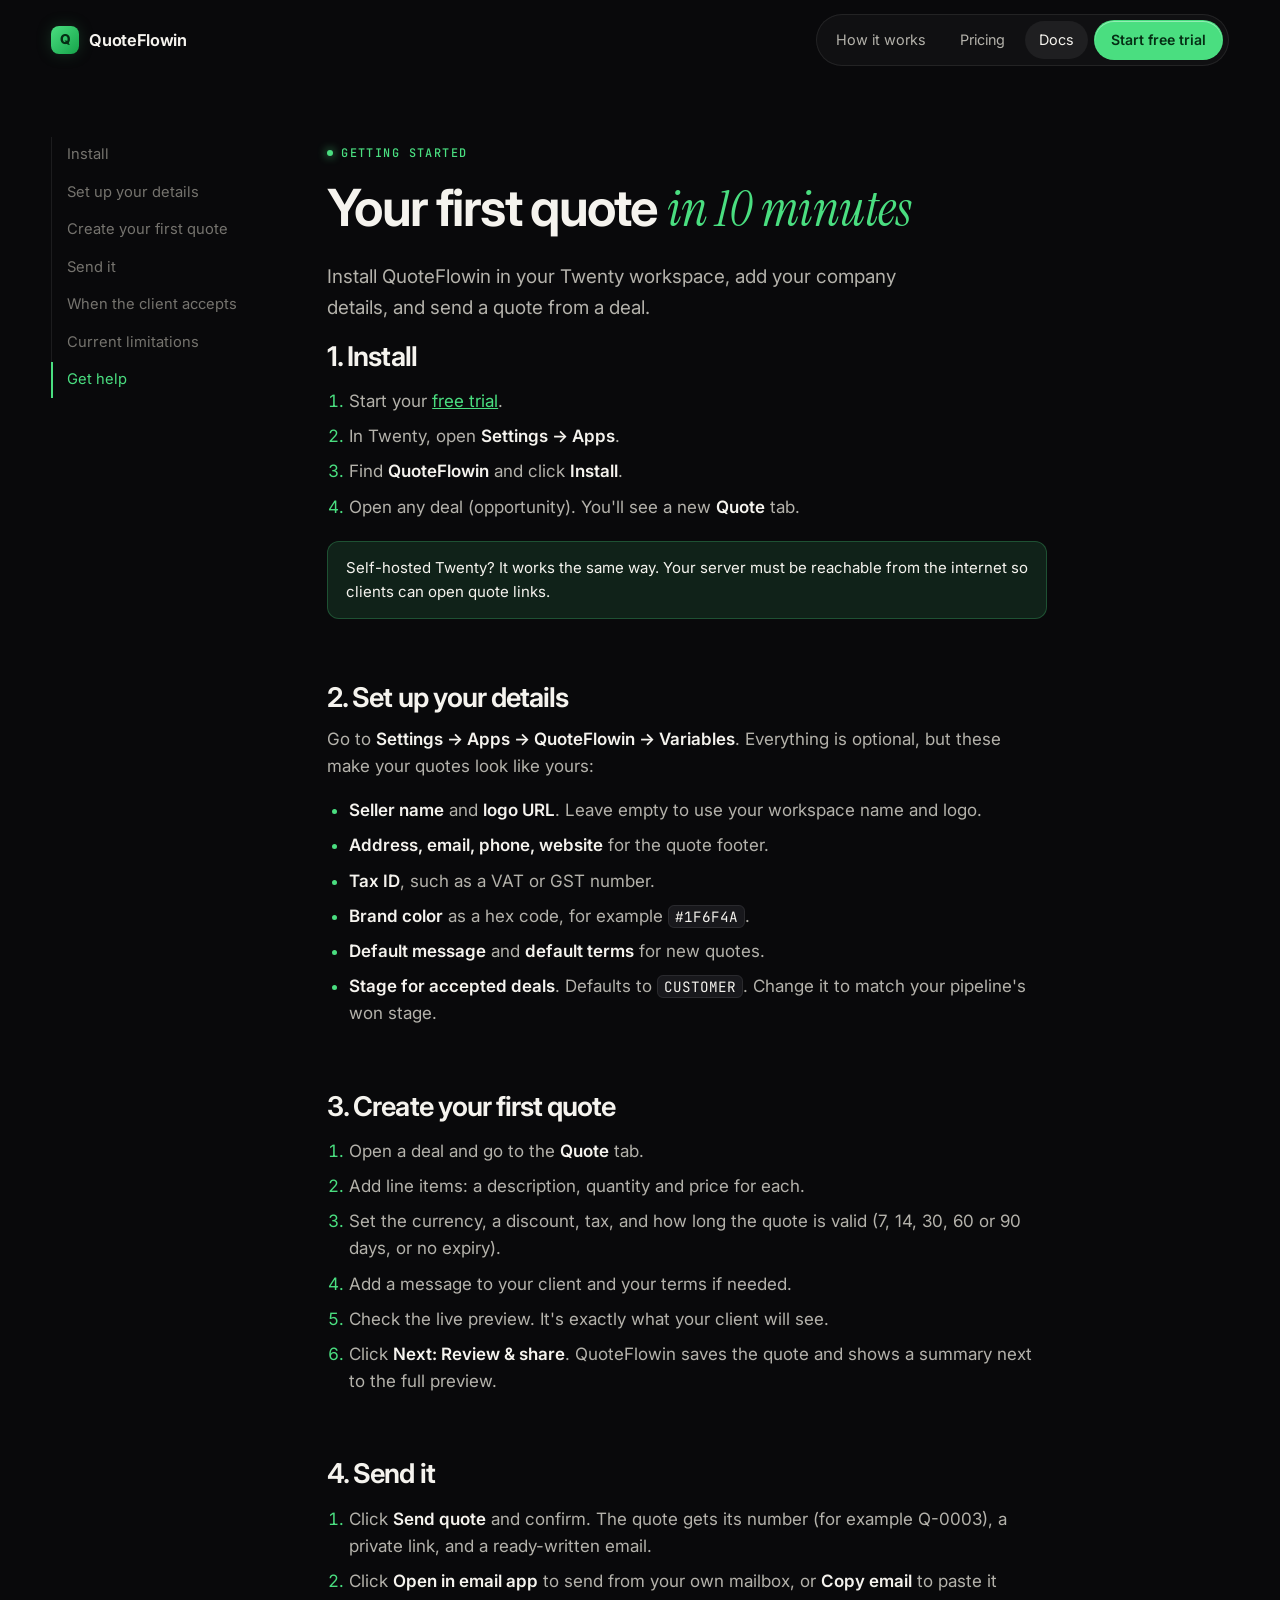
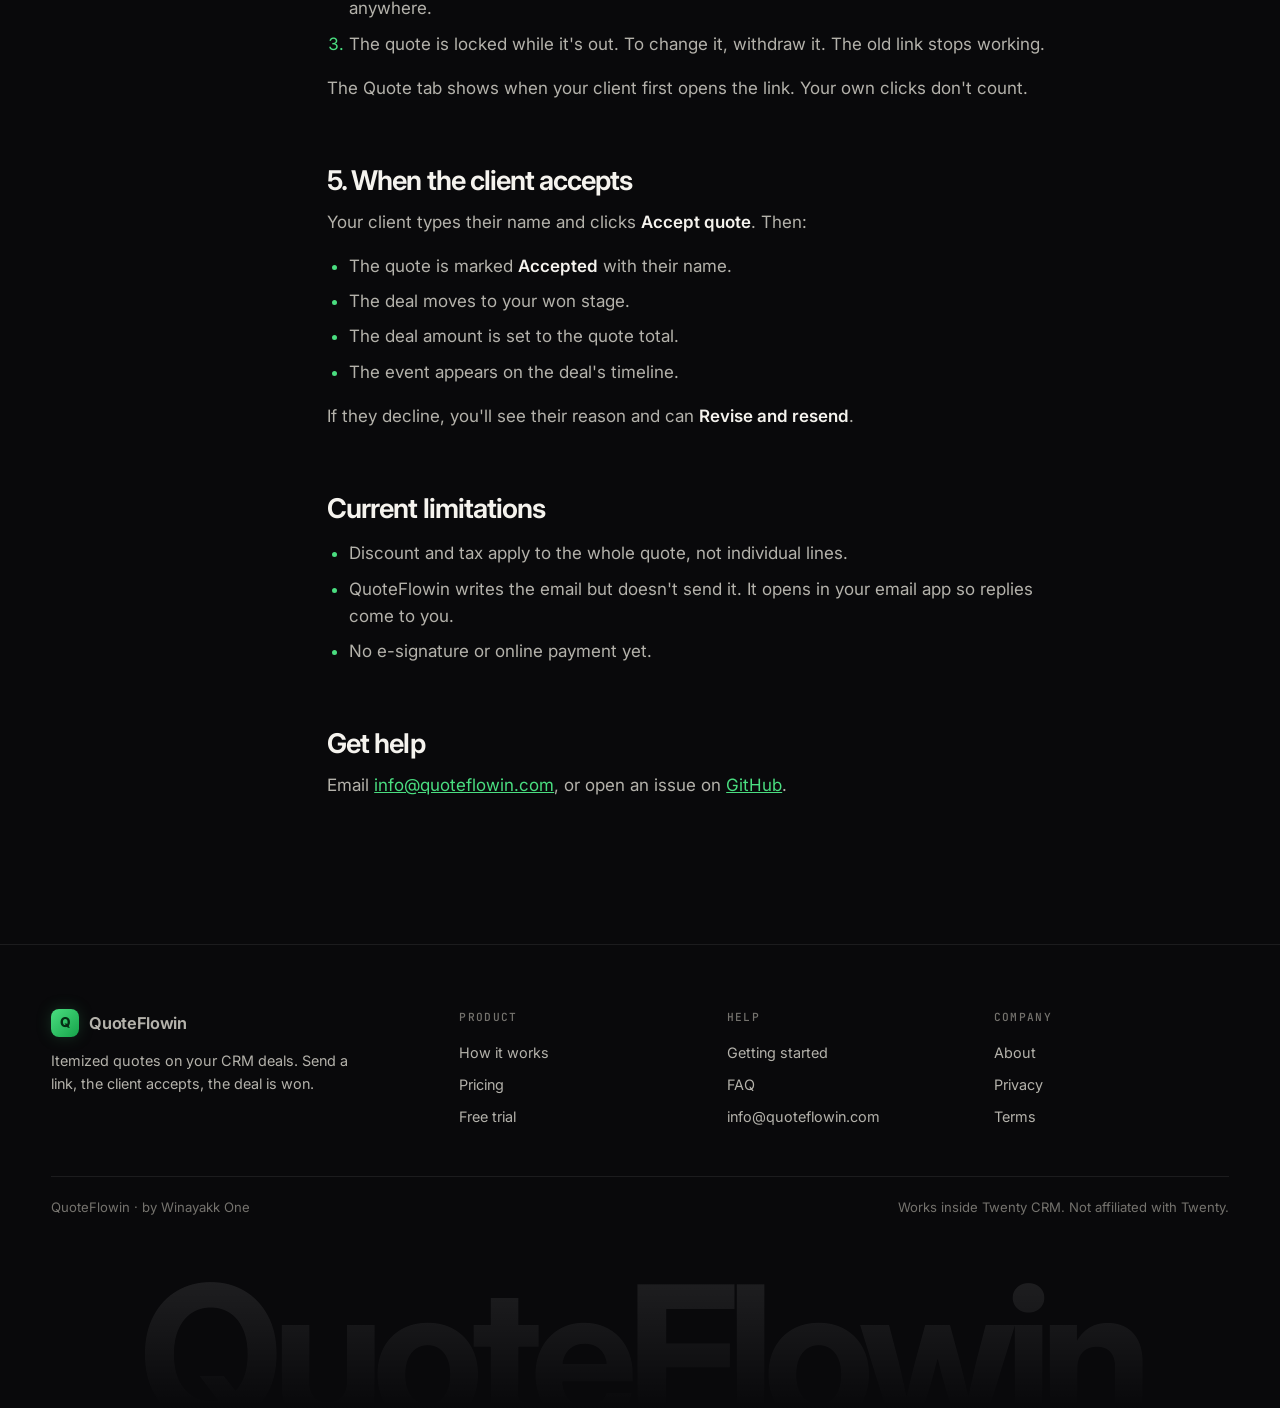
==== docs.html @ 6d242f55 "QuoteFlowin marketing site Static site for quoteflowin.com: homepage with product demo, how it works" ====
<!doctype html>
<html lang="en">
<head>
  <meta charset="utf-8">
  <meta name="viewport" content="width=device-width, initial-scale=1">
  <title>Docs · QuoteFlowin</title>
  <meta name="description" content="Getting started with QuoteFlowin: install it in Twenty and send your first quote.">
  <link rel="canonical" href="https://quoteflowin.com/docs.html">
  <meta property="og:type" content="website">
  <meta property="og:site_name" content="QuoteFlowin">
  <meta property="og:title" content="Docs · QuoteFlowin">
  <meta property="og:description" content="Getting started with QuoteFlowin: install it in Twenty and send your first quote.">
  <meta property="og:url" content="https://quoteflowin.com/docs.html">
  <meta name="theme-color" content="#09090b">
  <link rel="preconnect" href="https://fonts.googleapis.com">
  <link rel="preconnect" href="https://fonts.gstatic.com" crossorigin>
  <link href="https://fonts.googleapis.com/css2?family=Inter:wght@400;500;600;700&family=Instrument+Serif:ital@1&family=JetBrains+Mono:wght@400;500;600&display=swap" rel="stylesheet">
  <link rel="stylesheet" href="styles.css">
  <script>document.documentElement.classList.add('js')</script>
  <script src="app.js" defer></script>
</head>
<body>

<header class="site-header">
  <div class="wrap">
    <a class="logo" href="index.html"><span class="logo-mark">Q</span>QuoteFlowin</a>
    <nav class="nav">
      <a href="how-it-works.html">How it works</a>
      <a href="pricing.html">Pricing</a>
      <a href="docs.html" aria-current="page">Docs</a>
      <a class="btn btn-primary btn-sm" href="signup.html?plan=trial">Start free trial</a>
    </nav>
  </div>
</header>

<main>
  <div class="wrap docs-layout">
    <nav class="docs-nav" aria-label="Docs">
      <a href="#install">Install</a>
      <a href="#setup">Set up your details</a>
      <a href="#first-quote">Create your first quote</a>
      <a href="#send">Send it</a>
      <a href="#accept">When the client accepts</a>
      <a href="#limits">Current limitations</a>
      <a href="#help">Get help</a>
    </nav>

    <article class="docs-body">
      <span class="eyebrow">Getting started</span>
      <h1 style="font-size:clamp(2.2rem,5vw,3.2rem)">Your first quote <span class="serif" style="color:var(--accent)">in 10 minutes</span></h1>
      <p class="lead">Install QuoteFlowin in your Twenty workspace, add your company details, and send a quote from a deal.</p>

      <h2 id="install">1. Install</h2>
      <ol>
        <li>Start your <a href="signup.html?plan=trial">free trial</a>.</li>
        <li>In Twenty, open <strong>Settings → Apps</strong>.</li>
        <li>Find <strong>QuoteFlowin</strong> and click <strong>Install</strong>.</li>
        <li>Open any deal (opportunity). You'll see a new <strong>Quote</strong> tab.</li>
      </ol>
      <div class="note">Self-hosted Twenty? It works the same way. Your server must be reachable from the internet so clients can open quote links.</div>

      <h2 id="setup">2. Set up your details</h2>
      <p>Go to <strong>Settings → Apps → QuoteFlowin → Variables</strong>. Everything is optional, but these make your quotes look like yours:</p>
      <ul>
        <li><strong>Seller name</strong> and <strong>logo URL</strong>. Leave empty to use your workspace name and logo.</li>
        <li><strong>Address, email, phone, website</strong> for the quote footer.</li>
        <li><strong>Tax ID</strong>, such as a VAT or GST number.</li>
        <li><strong>Brand color</strong> as a hex code, for example <code>#1F6F4A</code>.</li>
        <li><strong>Default message</strong> and <strong>default terms</strong> for new quotes.</li>
        <li><strong>Stage for accepted deals</strong>. Defaults to <code>CUSTOMER</code>. Change it to match your pipeline's won stage.</li>
      </ul>

      <h2 id="first-quote">3. Create your first quote</h2>
      <ol>
        <li>Open a deal and go to the <strong>Quote</strong> tab.</li>
        <li>Add line items: a description, quantity and price for each.</li>
        <li>Set the currency, a discount, tax, and how long the quote is valid (7, 14, 30, 60 or 90 days, or no expiry).</li>
        <li>Add a message to your client and your terms if needed.</li>
        <li>Check the live preview. It's exactly what your client will see.</li>
        <li>Click <strong>Next: Review &amp; share</strong>. QuoteFlowin saves the quote and shows a summary next to the full preview.</li>
      </ol>

      <h2 id="send">4. Send it</h2>
      <ol>
        <li>Click <strong>Send quote</strong> and confirm. The quote gets its number (for example Q-0003), a private link, and a ready-written email.</li>
        <li>Click <strong>Open in email app</strong> to send from your own mailbox, or <strong>Copy email</strong> to paste it anywhere.</li>
        <li>The quote is locked while it's out. To change it, withdraw it. The old link stops working.</li>
      </ol>
      <p>The Quote tab shows when your client first opens the link. Your own clicks don't count.</p>

      <h2 id="accept">5. When the client accepts</h2>
      <p>Your client types their name and clicks <strong>Accept quote</strong>. Then:</p>
      <ul>
        <li>The quote is marked <strong>Accepted</strong> with their name.</li>
        <li>The deal moves to your won stage.</li>
        <li>The deal amount is set to the quote total.</li>
        <li>The event appears on the deal's timeline.</li>
      </ul>
      <p>If they decline, you'll see their reason and can <strong>Revise and resend</strong>.</p>

      <h2 id="limits">Current limitations</h2>
      <ul>
        <li>Discount and tax apply to the whole quote, not individual lines.</li>
        <li>QuoteFlowin writes the email but doesn't send it. It opens in your email app so replies come to you.</li>
        <li>No e-signature or online payment yet.</li>
      </ul>

      <h2 id="help">Get help</h2>
      <p>Email <a href="mailto:info@quoteflowin.com">info@quoteflowin.com</a>, or open an issue on <a href="https://github.com/anudeepkaur3/quoteflow/issues">GitHub</a>.</p>
    </article>
  </div>
</main>

<footer class="site-footer">
  <div class="wrap">
    <div class="footer-grid">
      <div>
        <a class="logo" href="index.html"><span class="logo-mark">Q</span>QuoteFlowin</a>
        <p style="margin-top:12px;max-width:320px">Itemized quotes on your CRM deals. Send a link, the client accepts, the deal is won.</p>
      </div>
      <div>
        <h4>Product</h4>
        <ul>
          <li><a href="how-it-works.html">How it works</a></li>
          <li><a href="pricing.html">Pricing</a></li>
          <li><a href="signup.html?plan=trial">Free trial</a></li>
        </ul>
      </div>
      <div>
        <h4>Help</h4>
        <ul>
          <li><a href="docs.html">Getting started</a></li>
          <li><a href="pricing.html#faq">FAQ</a></li>
          <li><a href="mailto:info@quoteflowin.com">info@quoteflowin.com</a></li>
        </ul>
      </div>
      <div>
        <h4>Company</h4>
        <ul>
          <li><a href="#">About</a></li>
          <li><a href="#">Privacy</a></li>
          <li><a href="#">Terms</a></li>
        </ul>
      </div>
    </div>
    <div class="footer-bottom">
      <span>QuoteFlowin · by Winayakk One</span>
      <span>Works inside Twenty CRM. Not affiliated with Twenty.</span>
    </div>
    <div class="wordmark" aria-hidden="true">QuoteFlowin</div>
  </div>
</footer>

</body>
</html>
---- styles.css ----
@property --angle {
  syntax: "<angle>";
  initial-value: 0deg;
  inherits: false;
}

:root {
  --bg: #09090b;
  --bg-2: #111114;
  --bg-3: #18181c;
  --ink: #f5f3ee;
  --ink-2: #b4b2ab;
  --ink-3: #75736e;
  --line: rgba(255,255,255,0.08);
  --line-2: rgba(255,255,255,0.14);
  --accent: #4ade80;
  --accent-ink: #052e14;
  --accent-soft: rgba(74,222,128,0.12);
  --glow: rgba(74,222,128,0.35);
  --gold: #f5b84a;
  --gold-soft: rgba(245,184,74,0.12);
  --red: #f87171;
  --red-soft: rgba(248,113,113,0.12);
  --radius: 16px;
  --max: 1440px;
  --mono: "JetBrains Mono", ui-monospace, Menlo, monospace;
  --serif: "Instrument Serif", Georgia, serif;
  color-scheme: dark;
}

* { box-sizing: border-box; }
html { -webkit-text-size-adjust: 100%; scroll-behavior: smooth; }
body {
  margin: 0;
  background: var(--bg);
  color: var(--ink);
  font-family: "Inter", -apple-system, BlinkMacSystemFont, "Segoe UI", Roboto, sans-serif;
  font-size: 17px;
  line-height: 1.6;
  overflow-x: hidden;
  -webkit-font-smoothing: antialiased;
}
::selection { background: var(--accent); color: var(--accent-ink); }
img { max-width: 100%; display: block; }
a { color: inherit; }
h1, h2, h3 { line-height: 1.08; letter-spacing: -0.035em; margin: 0 0 0.5em; font-weight: 650; }
h1 { font-size: clamp(2.5rem, 6.4vw, 4.9rem); }
h2 { font-size: clamp(1.9rem, 4vw, 3.1rem); }
h3 { font-size: 1.12rem; letter-spacing: -0.015em; line-height: 1.25; }
p { margin: 0 0 1em; color: var(--ink-2); }
.serif { font-family: var(--serif); font-style: italic; font-weight: 400; letter-spacing: -0.01em; }
h1 .serif, h2 .serif { color: var(--accent); }

.wrap { max-width: var(--max); margin: 0 auto; padding: 0 clamp(20px, 4vw, 56px); }
section { padding: 110px 0; position: relative; }
.soft { background: var(--bg-2); border-top: 1px solid var(--line); border-bottom: 1px solid var(--line); }
.center { text-align: center; }
.eyebrow {
  display: inline-flex; align-items: center; gap: 8px;
  font-family: var(--mono); font-size: 0.74rem; font-weight: 500; letter-spacing: 0.12em; text-transform: uppercase;
  color: var(--accent); margin-bottom: 18px;
}
.eyebrow::before { content: ""; width: 6px; height: 6px; border-radius: 50%; background: var(--accent); box-shadow: 0 0 10px var(--accent); }
.lead { font-size: 1.18rem; max-width: 620px; }
.center .lead { margin-left: auto; margin-right: auto; }

/* Grid + glow backdrop */
.backdrop { position: absolute; inset: 0; pointer-events: none; overflow: hidden; }
.backdrop .grid {
  position: absolute; inset: 0;
  background-image: radial-gradient(rgba(255,255,255,0.09) 1px, transparent 1px);
  background-size: 22px 22px;
  mask-image: radial-gradient(ellipse 70% 60% at 50% 30%, #000 30%, transparent 75%);
  -webkit-mask-image: radial-gradient(ellipse 70% 60% at 50% 30%, #000 30%, transparent 75%);
}
.backdrop .glow {
  position: absolute; left: 50%; top: 52%; width: 900px; height: 520px; transform: translate(-50%, -50%);
  background: radial-gradient(closest-side, rgba(74,222,128,0.22), transparent);
  filter: blur(20px); animation: breathe 7s ease-in-out infinite;
}
@keyframes breathe { 50% { opacity: 0.6; transform: translate(-50%, -50%) scale(1.08); } }

/* Header */
.site-header { position: sticky; top: 0; z-index: 50; padding: 14px 0; transition: background .3s, border-color .3s, padding .3s; border-bottom: 1px solid transparent; }
.site-header.scrolled { background: rgba(9,9,11,0.72); backdrop-filter: blur(14px) saturate(1.4); -webkit-backdrop-filter: blur(14px) saturate(1.4); border-bottom-color: var(--line); padding: 8px 0; }
.site-header .wrap { display: flex; align-items: center; justify-content: space-between; height: 52px; gap: 16px; }
.logo { white-space: nowrap; display: flex; align-items: center; gap: 10px; font-weight: 650; text-decoration: none; font-size: 1.02rem; letter-spacing: -0.02em; }
.logo-mark {
  width: 28px; height: 28px; border-radius: 8px; background: linear-gradient(135deg, var(--accent), #16a34a); color: var(--accent-ink);
  display: grid; place-items: center; font-size: 0.85rem; font-weight: 800; box-shadow: 0 0 18px -4px var(--glow);
}
.nav { display: flex; align-items: center; gap: 6px; padding: 5px; border: 1px solid var(--line); border-radius: 999px; background: rgba(255,255,255,0.03); }
.nav a:not(.btn) { text-decoration: none; color: var(--ink-2); font-size: 0.9rem; padding: 7px 14px; border-radius: 999px; transition: color .2s, background .2s; }
.nav a:not(.btn):hover, .nav a[aria-current="page"] { color: var(--ink); background: rgba(255,255,255,0.06); }
.nav .btn { border-radius: 999px; }
@media (max-width: 760px) {
  .wrap { padding: 0 16px; }
  .nav { gap: 2px; }
  .nav .btn-sm { padding: 8px 12px; font-size: 0.85rem; }
  .nav a:not(.btn):not([href="pricing.html"]) { display: none; }
}

/* Buttons */
.btn {
  white-space: nowrap; position: relative;
  display: inline-flex; align-items: center; justify-content: center; gap: 8px;
  padding: 13px 22px; border-radius: 12px; font-weight: 600; font-size: 0.97rem;
  text-decoration: none; border: 1px solid transparent; cursor: pointer;
  transition: transform .15s, background .2s, box-shadow .25s, border-color .2s;
}
.btn:active { transform: translateY(1px) scale(0.99); }
.btn-primary { background: var(--accent); color: var(--accent-ink); box-shadow: inset 0 1px 0 rgba(255,255,255,0.4); }
.btn-primary:hover { box-shadow: 0 8px 30px -6px var(--glow), inset 0 1px 0 rgba(255,255,255,0.4); transform: translateY(-1px); }
.btn-ghost { background: rgba(255,255,255,0.04); color: var(--ink); border-color: var(--line-2); }
.btn-ghost:hover { background: rgba(255,255,255,0.08); border-color: rgba(255,255,255,0.25); }
.btn-gold { background: var(--gold); color: #2b1a00; }
.btn-gold:hover { box-shadow: 0 8px 30px -6px rgba(245,184,74,0.5); transform: translateY(-1px); }
.btn-sm { padding: 8px 16px; font-size: 0.88rem; }
.btn-block { width: 100%; }
.btn .arrow { transition: transform .2s; }
.btn:hover .arrow { transform: translateX(3px); }
.cta-row { display: flex; flex-wrap: wrap; gap: 12px; margin: 30px 0 18px; }
.center .cta-row { justify-content: center; }
.fine { font-size: 0.86rem; color: var(--ink-3); }

/* Hero */
.hero { padding: 72px 0 40px; overflow: hidden; }
.hero .wrap { position: relative; }
.hero-grid { display: grid; grid-template-columns: minmax(0, 0.92fr) minmax(0, 1.08fr); gap: clamp(32px, 4vw, 72px); align-items: center; }
@media (max-width: 1100px) { .hero-grid { grid-template-columns: minmax(0, 1fr); } }
.hero-copy { text-align: left; max-width: 680px; }
.hero h1 { font-size: clamp(2.4rem, 4.8vw, 4.5rem); }
.hero-checks { list-style: none; padding: 0; margin: 26px 0 0; display: flex; flex-wrap: wrap; gap: 12px 24px; }
.hero-checks li { display: flex; align-items: center; gap: 8px; color: var(--ink-2); font-size: 0.95rem; }
.hero-checks li::before { content: ""; width: 18px; height: 18px; border-radius: 50%; flex: none; border: 1.5px solid var(--accent); background: url("data:image/svg+xml,%3Csvg xmlns='http://www.w3.org/2000/svg' viewBox='0 0 20 20' fill='none' stroke='%234ade80' stroke-width='2.6' stroke-linecap='round' stroke-linejoin='round'%3E%3Cpath d='M5.5 10.5l3 3L14.5 7'/%3E%3C/svg%3E") center/12px no-repeat; }
.hero h1 { margin-bottom: 22px; }
.hero .lead { margin: 0; }
.chip {
  display: inline-flex; align-items: center; gap: 10px; padding: 6px 14px 6px 6px; border-radius: 999px;
  border: 1px solid var(--line-2); background: rgba(255,255,255,0.03); font-size: 0.85rem; color: var(--ink-2); margin-bottom: 28px;
}
.chip b { font-weight: 600; color: var(--accent-ink); background: var(--accent); padding: 2px 9px; border-radius: 999px; font-size: 0.75rem; }
.chip .chip-hl { color: var(--accent); font-weight: 600; text-shadow: 0 0 14px rgba(74,222,128,0.45); }
.final .cta-row { justify-content: center; }
.word { display: inline-block; }
.js .hero .word { opacity: 0; transform: translateY(0.4em); filter: blur(8px); animation: word-in .8s cubic-bezier(.2,.7,.2,1) forwards; animation-delay: calc(var(--i) * 70ms + 100ms); }
@keyframes word-in { to { opacity: 1; transform: none; filter: blur(0); } }
.js .hero .fade-up { opacity: 0; animation: fade-up .9s cubic-bezier(.2,.7,.2,1) forwards; animation-delay: var(--d, 0.6s); }
@keyframes fade-up { from { opacity: 0; transform: translateY(16px); } to { opacity: 1; transform: none; } }

/* Marquee */
.marquee { border-top: 1px solid var(--line); border-bottom: 1px solid var(--line); padding: 18px 0; overflow: hidden; mask-image: linear-gradient(90deg, transparent, #000 12%, #000 88%, transparent); -webkit-mask-image: linear-gradient(90deg, transparent, #000 12%, #000 88%, transparent); }
.marquee-track { display: flex; gap: 48px; width: max-content; animation: marquee 38s linear infinite; }
.marquee span { display: inline-flex; align-items: center; gap: 48px; font-family: var(--mono); font-size: 0.85rem; color: var(--ink-3); white-space: nowrap; }
.marquee span::after { content: "✦"; color: var(--accent); opacity: 0.6; }
.marquee s { text-decoration-color: var(--red); text-decoration-thickness: 1.5px; }
@keyframes marquee { to { transform: translateX(-50%); } }

/* Reveal */
.js .reveal { opacity: 0; transform: translateY(26px); transition: opacity .9s cubic-bezier(.2,.7,.2,1), transform .9s cubic-bezier(.2,.7,.2,1), border-color .3s; transition-delay: var(--delay, 0s); }
.js .reveal.in { opacity: 1; transform: none; }

/* Spotlight cards */
.spot { position: relative; isolation: isolate; }
.spot::before {
  content: ""; position: absolute; inset: 0; border-radius: inherit; z-index: -1; opacity: 0; transition: opacity .3s;
  background: radial-gradient(420px circle at var(--mx, 50%) var(--my, 50%), rgba(74,222,128,0.1), transparent 45%);
}
.spot:hover::before { opacity: 1; }
.card-base { background: var(--bg-2); border: 1px solid var(--line); border-radius: var(--radius); }
.card-base:hover { border-color: var(--line-2); }

/* Problem */
.problem-grid { display: grid; grid-template-columns: minmax(0,1fr) minmax(0,1fr); gap: 64px; align-items: center; }
@media (max-width: 900px) { .problem-grid { grid-template-columns: minmax(0,1fr); gap: 40px; } }
.problem-list { display: grid; gap: 12px; margin-top: 28px; }
.problem-item { display: flex; gap: 14px; align-items: center; padding: 16px 18px; }
.problem-item .x { flex: none; width: 26px; height: 26px; border-radius: 8px; background: var(--red-soft); color: var(--red); display: grid; place-items: center; font-size: 0.8rem; font-weight: 700; }
.problem-item p { margin: 0; color: var(--ink); }
.mess { position: relative; height: 380px; border-radius: 20px; border: 1px dashed var(--line-2); background: repeating-linear-gradient(135deg, transparent 0 14px, rgba(255,255,255,0.015) 14px 15px); overflow: hidden; }
.mess .file {
  position: absolute; display: flex; gap: 10px; align-items: center; padding: 11px 14px; border-radius: 12px;
  background: var(--bg-3); border: 1px solid var(--line-2); font-size: 0.82rem; white-space: nowrap; box-shadow: 0 16px 40px -16px rgba(0,0,0,0.8);
  transform: rotate(var(--rot, 0deg)); animation: float 6s ease-in-out infinite; animation-delay: var(--fd, 0s);
}
.mess .file .ic { width: 26px; height: 30px; border-radius: 5px; display: grid; place-items: center; font-size: 0.6rem; font-weight: 700; font-family: var(--mono); flex: none; }
.mess .file small { display: block; color: var(--ink-3); font-size: 0.72rem; }
.ic.pdf { background: rgba(248,113,113,0.18); color: var(--red); }
.ic.doc { background: rgba(96,165,250,0.18); color: #93c5fd; }
.ic.obj { background: rgba(250,204,21,0.15); color: #fde047; }
.ic.xls { background: var(--accent-soft); color: var(--accent); }
@keyframes float { 50% { transform: translateY(-10px) rotate(var(--rot, 0deg)); } }
.mess .file:nth-child(1) { left: 6%; top: 9%; --rot: -3deg; }
.mess .file:nth-child(2) { right: 5%; top: 26%; --fd: -2s; --rot: 2deg; }
.mess .file:nth-child(3) { left: 10%; top: 47%; --fd: -4s; --rot: 1deg; }
.mess .file:nth-child(4) { right: 8%; bottom: 9%; --fd: -1s; --rot: -2deg; }
.mess .file:nth-child(5) { left: 4%; bottom: 7%; --fd: -3s; --rot: 3deg; }
.mess .stamp {
  position: absolute; left: 50%; top: 50%; transform: translate(-50%,-50%) rotate(-8deg); font-family: var(--mono); font-weight: 700; z-index: 2;
  color: var(--red); border: 2px solid var(--red); padding: 6px 14px; border-radius: 8px; letter-spacing: 0.12em; font-size: 0.85rem; background: rgba(9,9,11,0.88);
}
.js .mess .stamp { opacity: 0; transform: translate(-50%,-50%) rotate(-8deg) scale(1.8); transition: opacity .3s .6s, transform .5s cubic-bezier(.3,1.5,.5,1) .6s; }
.js .mess.in .stamp { opacity: 1; transform: translate(-50%,-50%) rotate(-8deg); }
@media (max-width: 560px) { .mess { height: 340px; } .mess .file { font-size: 0.72rem; padding: 9px 10px; } }

/* Steps */
.steps { position: relative; display: grid; grid-template-columns: repeat(3, minmax(0,1fr)); gap: 20px; margin-top: 56px; }
@media (max-width: 860px) { .steps { grid-template-columns: minmax(0,1fr); } }
.steps-line { position: absolute; left: 16%; right: 16%; top: 47px; height: 1px; background: var(--line-2); overflow: hidden; }
.steps-line::after { content: ""; position: absolute; inset: 0; background: linear-gradient(90deg, transparent, var(--accent), transparent); transform: translateX(-100%); animation: travel 3.2s ease-in-out infinite; }
@keyframes travel { to { transform: translateX(100%); } }
@media (max-width: 860px) { .steps-line { display: none; } }
.step { padding: 28px; }
.step-num {
  width: 38px; height: 38px; border-radius: 11px; background: var(--bg-3); border: 1px solid var(--line-2); color: var(--accent);
  display: grid; place-items: center; font-family: var(--mono); font-weight: 600; margin-bottom: 22px;
}
.step p { margin: 0; }
.callout {
  margin-top: 28px; padding: 16px 22px; border-radius: 14px; border: 1px solid rgba(74,222,128,0.25);
  background: var(--accent-soft); color: var(--accent); font-weight: 500; text-align: center;
}

/* Bento */
.bento { display: grid; grid-template-columns: repeat(6, minmax(0,1fr)); gap: 16px; margin-top: 52px; }
.bento .tile { padding: 26px; display: flex; flex-direction: column; gap: 6px; overflow: hidden; min-height: 260px; }
.bento .tile p { margin: 0; font-size: 0.94rem; }
.bento .tile h3 { margin: 0; }
.bento .viz { flex: 1; display: grid; place-items: center; margin-bottom: 18px; min-height: 110px; }
.t-a { grid-column: span 4; } .t-b { grid-column: span 2; }
.t-c, .t-d, .t-e { grid-column: span 2; }
.t-f, .t-g { grid-column: span 3; }
@media (max-width: 900px) { .bento { grid-template-columns: repeat(2, minmax(0,1fr)); } .bento .tile { grid-column: span 1; } .bento .t-a { grid-column: span 2; } }
@media (max-width: 560px) { .bento { grid-template-columns: minmax(0,1fr); } .bento .tile, .bento .t-a { grid-column: span 1; } }

.mini-quote { width: 100%; max-width: 420px; font-size: 0.84rem; }
.mini-quote .r { display: flex; justify-content: space-between; padding: 7px 0; border-bottom: 1px solid var(--line); color: var(--ink-2); font-variant-numeric: tabular-nums; }
.mini-quote .r b { color: var(--ink); font-weight: 600; }
.mini-quote .t { display: flex; justify-content: space-between; padding-top: 10px; font-size: 1.3rem; font-weight: 650; font-variant-numeric: tabular-nums; }
.mini-quote .t span:last-child { color: var(--accent); }
.qty { display: inline-block; min-width: 1.4em; text-align: center; border-radius: 5px; transition: background .3s; }
.qty.bump { background: var(--accent-soft); color: var(--accent); }

.link-viz { width: 100%; display: grid; gap: 10px; }
.link-viz .bar { display: flex; align-items: center; gap: 8px; padding: 10px 12px; border-radius: 10px; background: var(--bg-3); border: 1px solid var(--line-2); font-family: var(--mono); font-size: 0.72rem; color: var(--ink-2); overflow: hidden; }
.link-viz .bar span { flex: 1; overflow: hidden; text-overflow: ellipsis; white-space: nowrap; }
.copy { flex: none; padding: 4px 8px; border-radius: 6px; background: rgba(255,255,255,0.08); color: var(--ink); position: relative; overflow: hidden; display: grid; }
.copy .a, .copy .b { grid-area: 1 / 1; animation: copyA 4s infinite; }
.copy .b { color: var(--accent); animation-name: copyB; }
@keyframes copyA { 0%, 45% { transform: none; } 50%, 90% { transform: translateY(-160%); } 100% { transform: none; } }
@keyframes copyB { 0%, 45% { transform: translateY(160%); } 50%, 90% { transform: none; } 100% { transform: translateY(160%); } }

.accept-viz { position: relative; }
.accept-viz .btn { pointer-events: none; background: var(--ink); color: var(--bg); padding: 12px 26px; }
.accept-viz::before, .accept-viz::after { content: ""; position: absolute; inset: -6px; border-radius: 16px; border: 1.5px solid var(--accent); animation: ring 2.4s ease-out infinite; opacity: 0; }
.accept-viz::after { animation-delay: 1.2s; }
@keyframes ring { 0% { opacity: 0.8; transform: scale(0.95); } 100% { opacity: 0; transform: scale(1.35); } }

.stage-viz { display: grid; gap: 10px; justify-items: center; }
.flip { position: relative; height: 30px; width: 120px; overflow: hidden; border-radius: 999px; }
.flip span { position: absolute; inset: 0; display: grid; place-items: center; border-radius: 999px; font-size: 0.82rem; font-weight: 600; animation: flipA 4s infinite; }
.flip span:first-child { background: rgba(255,255,255,0.08); color: var(--ink-2); }
.flip span:last-child { background: var(--accent); color: var(--accent-ink); transform: translateY(100%); animation-name: flipB; }
@keyframes flipA { 0%, 40% { transform: none; } 50%, 90% { transform: translateY(-100%); } 100% { transform: none; } }
@keyframes flipB { 0%, 40% { transform: translateY(100%); } 50%, 90% { transform: none; } 100% { transform: translateY(100%); } }
.stage-viz .amt-row { font-variant-numeric: tabular-nums; font-size: 0.85rem; color: var(--ink-3); }

.currency-viz { font-size: 2.6rem; font-weight: 650; letter-spacing: -0.03em; font-variant-numeric: tabular-nums; display: flex; align-items: baseline; gap: 2px; }
.currency-viz .sym { display: inline-block; color: var(--accent); transition: opacity .25s, transform .25s; }
.currency-viz .sym.swap { opacity: 0; transform: translateY(-40%); }
.currency-viz small { font-size: 0.75rem; color: var(--ink-3); font-family: var(--mono); margin-left: 10px; letter-spacing: 0.05em; }

.tax-viz { width: 100%; max-width: 280px; display: grid; gap: 8px; font-size: 0.82rem; font-variant-numeric: tabular-nums; color: var(--ink-2); }
.tax-viz .r { display: flex; justify-content: space-between; }
.tax-viz .r.total { color: var(--ink); font-weight: 600; }
.tax-viz .meter { height: 8px; border-radius: 8px; background: var(--bg-3); overflow: hidden; display: flex; }
.tax-viz .meter i { display: block; height: 100%; transition: width 1.2s cubic-bezier(.2,.7,.2,1) .3s; }
.tax-viz .meter i:first-child { background: var(--ink-3); width: 92.6%; }
.tax-viz .meter i:last-child { background: var(--accent); width: 7.4%; }
.js .tile:not(.in) .tax-viz .meter i { width: 0; }

.host-viz { display: flex; align-items: center; width: 100%; max-width: 380px; justify-content: center; }
.host-viz .node { padding: 10px 14px; border-radius: 12px; background: var(--bg-3); border: 1px solid var(--line-2); font-size: 0.8rem; text-align: center; white-space: nowrap; }
.host-viz .node small { display: block; color: var(--ink-3); font-size: 0.7rem; }
.host-viz .node.core { border-color: rgba(74,222,128,0.4); color: var(--accent); box-shadow: 0 0 24px -8px var(--glow); }
.host-viz .wire { flex: 1; min-width: 20px; height: 1px; background-image: linear-gradient(90deg, var(--accent) 50%, transparent 50%); background-size: 8px 1px; animation: dash 1s linear infinite; opacity: 0.7; }
.host-viz .wire.rev { animation-direction: reverse; }
@keyframes dash { to { background-position: 8px 0; } }

/* Audience */
.audience { display: grid; grid-template-columns: repeat(3, minmax(0,1fr)); gap: 16px; margin-top: 48px; }
@media (max-width: 860px) { .audience { grid-template-columns: minmax(0,1fr); } }
.audience .card { padding: 28px; }
.audience .card p { margin: 0; }
.audience .card .ico { margin-bottom: 16px; width: 44px; height: 44px; display: grid; place-items: center; border-radius: 12px; background: var(--bg-3); border: 1px solid var(--line-2); color: var(--accent); }
.audience .card .ico svg { width: 20px; height: 20px; }

/* Pricing */
.pricing { display: grid; grid-template-columns: repeat(4, minmax(0,1fr)); gap: 16px; margin-top: 52px; align-items: stretch; }
@media (max-width: 1080px) { .pricing { grid-template-columns: repeat(2, minmax(0,1fr)); } }
@media (max-width: 600px) { .pricing { grid-template-columns: minmax(0,1fr); } }
.plan {
  position: relative; isolation: isolate; display: flex; flex-direction: column;
  background: var(--bg-2); border: 1px solid var(--line); border-radius: 18px; padding: 28px 24px;
  transition: transform .3s cubic-bezier(.2,.7,.2,1), border-color .3s, opacity .9s;
}
.plan:hover { transform: translateY(-4px); border-color: var(--line-2); }
.plan.featured, .plan.lifetime { border-color: transparent; }
.plan.featured::after, .plan.lifetime::after {
  content: ""; position: absolute; inset: -1px; border-radius: 19px; padding: 1.5px; pointer-events: none;
  background: conic-gradient(from var(--angle), rgba(74,222,128,0.2) 0 55%, var(--accent) 75%, rgba(74,222,128,0.2) 95%);
  -webkit-mask: linear-gradient(#000 0 0) content-box, linear-gradient(#000 0 0); -webkit-mask-composite: xor; mask-composite: exclude;
  animation: spin 5s linear infinite;
}
.plan.lifetime::after { background: conic-gradient(from var(--angle), rgba(245,184,74,0.2) 0 55%, var(--gold) 75%, rgba(245,184,74,0.2) 95%); }
.plan.featured { box-shadow: 0 30px 60px -30px rgba(74,222,128,0.35); }
.plan.lifetime { background: linear-gradient(180deg, rgba(245,184,74,0.08), var(--bg-2) 45%); }
@keyframes spin { to { --angle: 360deg; } }
.badge {
  position: absolute; top: -12px; left: 24px; font-family: var(--mono); font-size: 0.68rem; font-weight: 600; letter-spacing: 0.08em;
  text-transform: uppercase; padding: 4px 10px; border-radius: 999px; background: var(--accent); color: var(--accent-ink); z-index: 2;
}
.lifetime .badge { background: var(--gold); color: #2b1a00; }
.plan h3 { margin-bottom: 4px; }
.plan .tag { font-size: 0.9rem; color: var(--ink-3); margin-bottom: 18px; min-height: 2.8em; }
.price { display: flex; align-items: baseline; gap: 6px; margin-bottom: 4px; }
.price .amt { font-size: 2.7rem; font-weight: 650; letter-spacing: -0.04em; }
.price .per { color: var(--ink-3); font-size: 0.86rem; }
.billing { font-size: 0.84rem; color: var(--ink-3); min-height: 1.4em; margin-bottom: 20px; }
.plan ul { list-style: none; padding: 0; margin: 0 0 24px; display: grid; gap: 10px; flex: 1; align-content: start; }
.plan li { display: flex; gap: 10px; font-size: 0.92rem; color: var(--ink); align-items: flex-start; }
.plan li::before {
  content: ""; flex: none; width: 18px; height: 18px; margin-top: 3px; border-radius: 50%;
  background: var(--accent-soft) url("data:image/svg+xml,%3Csvg xmlns='http://www.w3.org/2000/svg' viewBox='0 0 20 20' fill='none' stroke='%234ade80' stroke-width='2.6' stroke-linecap='round' stroke-linejoin='round'%3E%3Cpath d='M5 10.5l3.2 3L15 7'/%3E%3C/svg%3E") center/12px no-repeat;
}
.lifetime li::before { background-color: var(--gold-soft); background-image: url("data:image/svg+xml,%3Csvg xmlns='http://www.w3.org/2000/svg' viewBox='0 0 20 20' fill='none' stroke='%23f5b84a' stroke-width='2.6' stroke-linecap='round' stroke-linejoin='round'%3E%3Cpath d='M5 10.5l3.2 3L15 7'/%3E%3C/svg%3E"); }
.pricing-notes { margin: 36px auto 0; max-width: 820px; display: flex; flex-wrap: wrap; justify-content: center; gap: 10px; padding: 0; list-style: none; }
.pricing-notes li { font-size: 0.86rem; color: var(--ink-2); padding: 6px 14px; border: 1px solid var(--line); border-radius: 999px; background: rgba(255,255,255,0.02); }
.seats { font-size: 0.82rem; font-weight: 600; color: var(--gold); margin-bottom: 14px; }
.text-link { color: var(--accent); text-decoration: none; }
.text-link:hover { text-decoration: underline; }

/* Proof */
.proof { border: 1px dashed var(--line-2); border-radius: 22px; padding: 56px 28px; text-align: center; background: var(--bg-2); }
.proof blockquote { margin: 0 auto 12px; font-size: clamp(1.6rem, 3.4vw, 2.4rem); line-height: 1.15; letter-spacing: -0.01em; max-width: 720px; color: var(--ink); font-family: var(--serif); font-style: italic; }
.testimonial-slots { display: grid; grid-template-columns: repeat(3, minmax(0,1fr)); gap: 14px; margin-top: 32px; }
@media (max-width: 760px) { .testimonial-slots { grid-template-columns: minmax(0,1fr); } }
.slot { border-radius: 14px; border: 1px solid var(--line); background: rgba(255,255,255,0.02); padding: 22px; color: var(--ink-3); font-size: 0.82rem; min-height: 120px; display: grid; place-items: center; font-family: var(--mono); }

/* Final CTA */
.final { position: relative; overflow: hidden; border-radius: 26px; padding: 88px 28px; text-align: center; border: 1px solid var(--line-2); background: radial-gradient(ellipse 60% 80% at 50% 120%, rgba(74,222,128,0.3), transparent 70%), var(--bg-2); }
.final::before {
  content: ""; position: absolute; inset: 0; pointer-events: none;
  background-image: radial-gradient(rgba(255,255,255,0.08) 1px, transparent 1px); background-size: 22px 22px;
  mask-image: radial-gradient(ellipse at 50% 100%, #000, transparent 70%); -webkit-mask-image: radial-gradient(ellipse at 50% 100%, #000, transparent 70%);
}
.final > * { position: relative; }
.final h2 { color: var(--ink); }
.final p { color: var(--ink-2); }
.final .fine { color: var(--ink-3); }

/* FAQ */
.faq { max-width: 760px; margin: 44px auto 0; }
.faq details { border-bottom: 1px solid var(--line); padding: 20px 0; }
.faq summary { cursor: pointer; font-weight: 550; list-style: none; display: flex; justify-content: space-between; gap: 16px; color: var(--ink); }
.faq summary::-webkit-details-marker { display: none; }
.faq summary::after { content: "+"; color: var(--accent); font-weight: 400; font-size: 1.3rem; line-height: 1; transition: transform .3s; }
.faq details[open] summary::after { transform: rotate(45deg); }
.faq details p { margin: 12px 0 0; }
.faq details[open] p { animation: fade-up .4s; }
.faq a, .docs-body a { color: var(--accent); }

/* Compare table */
.compare-wrap { overflow-x: auto; margin-top: 56px; border: 1px solid var(--line); border-radius: var(--radius); background: var(--bg-2); }
.compare { width: 100%; border-collapse: collapse; min-width: 640px; font-size: 0.92rem; }
.compare th, .compare td { padding: 14px 18px; border-bottom: 1px solid var(--line); text-align: center; color: var(--ink-2); }
.compare th:first-child, .compare td:first-child { text-align: left; color: var(--ink); }
.compare thead th { background: var(--bg-3); font-weight: 600; color: var(--ink); }
.compare tr:last-child td { border-bottom: none; }
.compare tbody tr { transition: background .2s; }
.compare tbody tr:hover { background: rgba(255,255,255,0.025); }
.compare td.yes { color: var(--accent); font-weight: 700; }
.compare td.no { color: var(--ink-3); }

/* How it works detail */
.flow { display: grid; gap: 24px; margin-top: 48px; }
.flow-step { display: grid; grid-template-columns: minmax(0,1fr) minmax(0,1fr); gap: 48px; align-items: center; padding: 40px; border: 1px solid var(--line); border-radius: 22px; background: var(--bg-2); }
@media (max-width: 860px) { .flow-step { grid-template-columns: minmax(0,1fr); padding: 24px; gap: 24px; } }
.flow-step ul { padding-left: 20px; color: var(--ink-2); margin: 0; }
.flow-step li { margin-bottom: 6px; }
.flow-step li::marker { color: var(--accent); }
.panel { min-width: 0; background: var(--bg-3); border: 1px solid var(--line); border-radius: 16px; padding: 22px; font-size: 0.9rem; }
.panel .row { display: flex; justify-content: space-between; gap: 12px; padding: 9px 0; border-bottom: 1px solid var(--line); }
.panel .row:last-child { border-bottom: none; }
.panel .k { color: var(--ink-3); }
.panel .v { font-weight: 550; font-variant-numeric: tabular-nums; text-align: right; }
.linkbox { display: block; background: var(--bg); border: 1px solid var(--line-2); border-radius: 10px; padding: 10px 12px; font-family: var(--mono); font-size: 0.78rem; color: var(--accent); overflow: hidden; white-space: nowrap; text-overflow: ellipsis; }

/* Docs */
.docs-layout { display: grid; grid-template-columns: 220px minmax(0,1fr); gap: 56px; padding-top: 56px; padding-bottom: 88px; }
@media (max-width: 860px) { .docs-layout { grid-template-columns: minmax(0,1fr); gap: 24px; padding-top: 32px; padding-bottom: 64px; } }
.docs-nav { position: sticky; top: 96px; align-self: start; display: grid; gap: 2px; border-left: 1px solid var(--line); }
@media (max-width: 860px) { .docs-nav { position: static; } }
.docs-nav a { text-decoration: none; color: var(--ink-3); padding: 6px 14px; font-size: 0.92rem; border-left: 2px solid transparent; margin-left: -1px; transition: color .2s, border-color .2s; }
.docs-nav a:hover { color: var(--ink); }
.docs-nav a.active { color: var(--accent); border-left-color: var(--accent); }
.docs-body { max-width: 720px; min-width: 0; }
.docs-body h2 { margin-top: 64px; font-size: 1.7rem; scroll-margin-top: 96px; }
.docs-body h2:first-of-type { margin-top: 8px; }
.docs-body ol, .docs-body ul { color: var(--ink-2); padding-left: 22px; }
.docs-body li { margin-bottom: 8px; }
.docs-body li::marker { color: var(--accent); }
.docs-body strong { color: var(--ink); font-weight: 600; }
.docs-body code { font-family: var(--mono); font-size: 0.84em; background: var(--bg-3); border: 1px solid var(--line); padding: 1px 6px; border-radius: 6px; color: var(--ink); }
.note { border: 1px solid rgba(74,222,128,0.25); background: var(--accent-soft); padding: 14px 18px; border-radius: 12px; color: var(--ink); font-size: 0.94rem; margin: 20px 0; }

/* Page header */
.page-head { padding: 96px 0 24px; overflow: hidden; }

/* Footer */
.site-footer { border-top: 1px solid var(--line); padding: 64px 0 0; margin-top: 40px; font-size: 0.9rem; overflow: hidden; }
.footer-grid { display: grid; grid-template-columns: 1.6fr repeat(3, minmax(0,1fr)); gap: 32px; }
@media (max-width: 760px) { .footer-grid { grid-template-columns: 1fr 1fr; } }
.site-footer h4 { font-family: var(--mono); font-size: 0.7rem; font-weight: 500; text-transform: uppercase; letter-spacing: 0.12em; color: var(--ink-3); margin: 0 0 14px; }
.site-footer ul { list-style: none; padding: 0; margin: 0; display: grid; gap: 9px; }
.site-footer a { text-decoration: none; color: var(--ink-2); transition: color .2s; }
.site-footer a:hover { color: var(--accent); }
.footer-bottom { margin-top: 48px; padding-top: 20px; border-top: 1px solid var(--line); display: flex; justify-content: space-between; flex-wrap: wrap; gap: 12px; color: var(--ink-3); font-size: 0.82rem; }
.wordmark { font-size: clamp(3.4rem, 15vw, 13rem); font-weight: 700; letter-spacing: -0.06em; line-height: 1; text-align: center; margin: 40px 0 -0.22em; color: transparent; background: linear-gradient(180deg, rgba(255,255,255,0.1), transparent 80%); -webkit-background-clip: text; background-clip: text; user-select: none; white-space: nowrap; }

@media (prefers-reduced-motion: reduce) {
  *, *::before, *::after { animation-duration: 0.001ms !important; animation-iteration-count: 1 !important; transition-duration: 0.001ms !important; scroll-behavior: auto !important; }
}
.js .plan.reveal.in:hover { transform: translateY(-4px); }
@media (max-width: 400px) {
  .nav { border: none; background: none; padding: 0; }
  .logo { font-size: 0.95rem; }
}
@media (max-width: 560px) {
  .host-viz { flex-direction: column; }
  .host-viz .wire { width: 1px; height: 18px; min-width: 0; flex: none; background-image: linear-gradient(180deg, var(--accent) 50%, transparent 50%); background-size: 1px 8px; animation-name: dash-v; }
}
@keyframes dash-v { to { background-position: 0 8px; } }
@media (max-width: 560px) { .chip { font-size: 0.74rem; } }
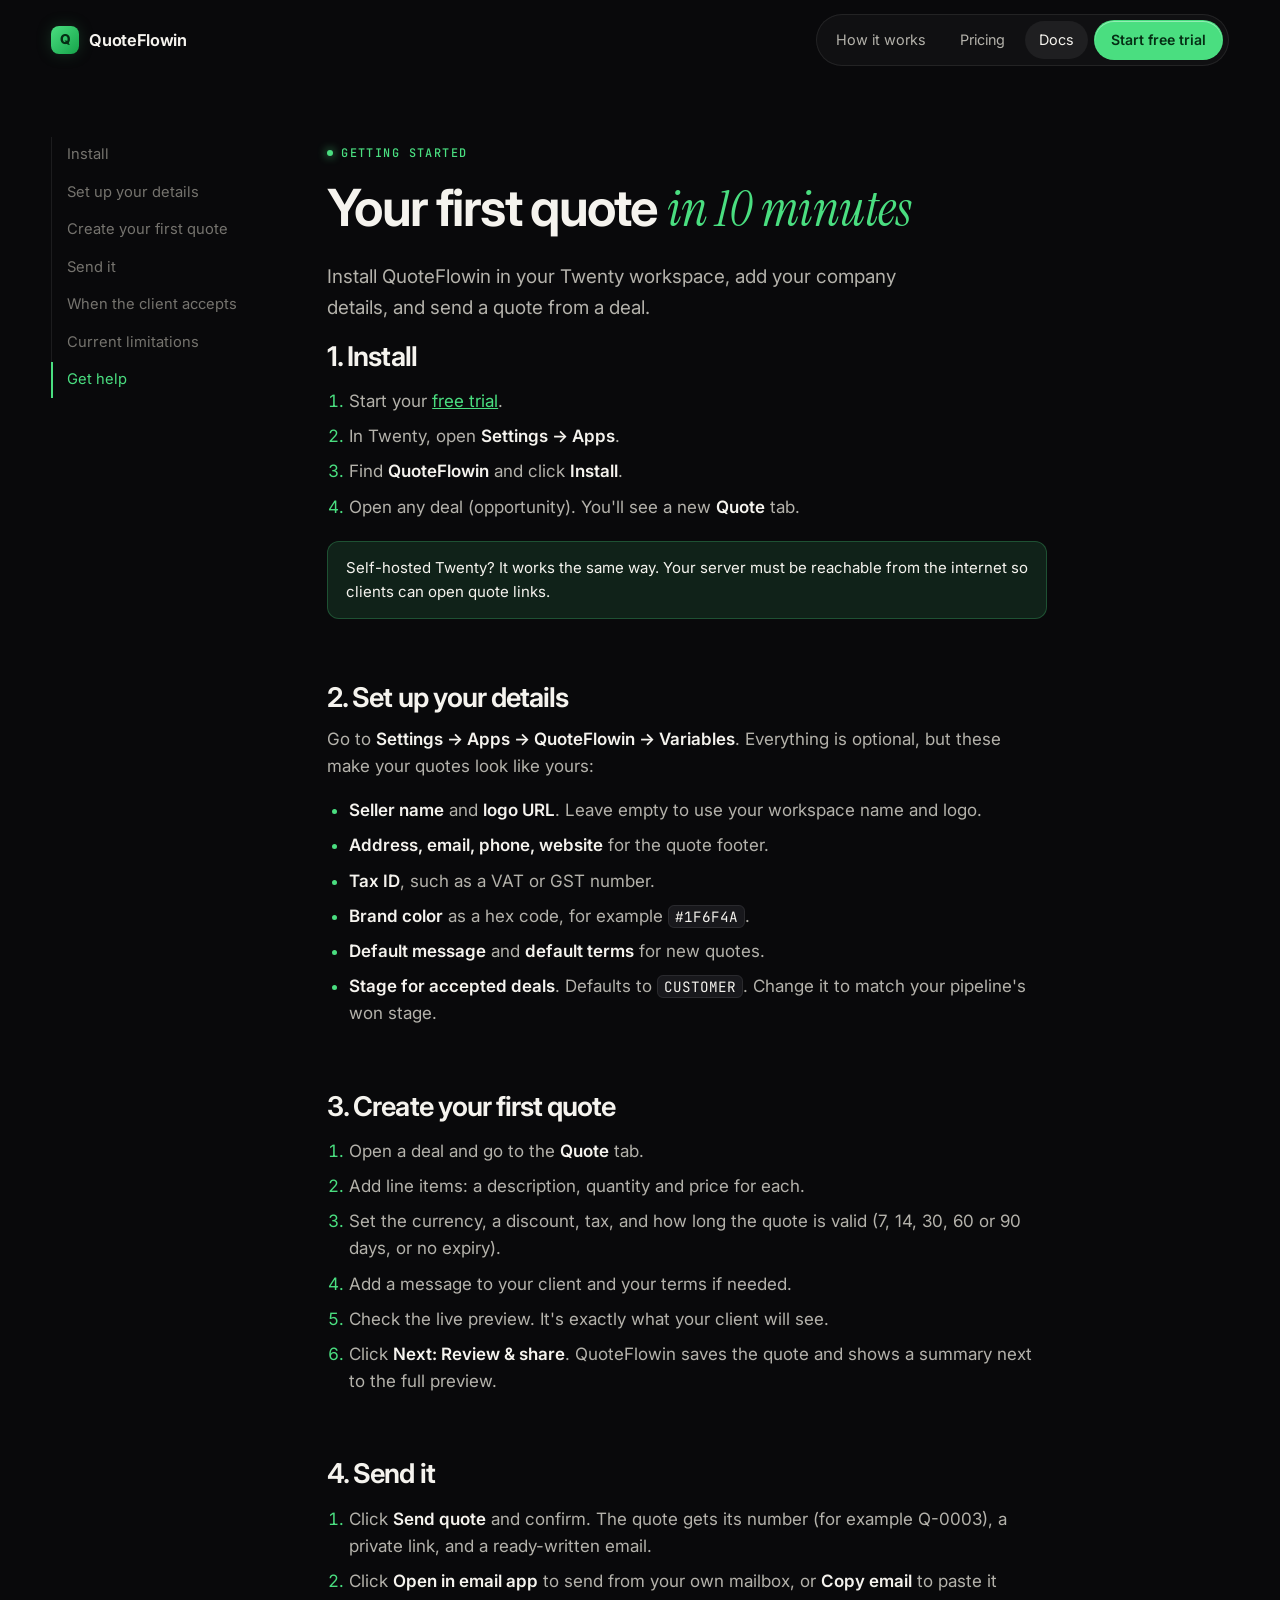
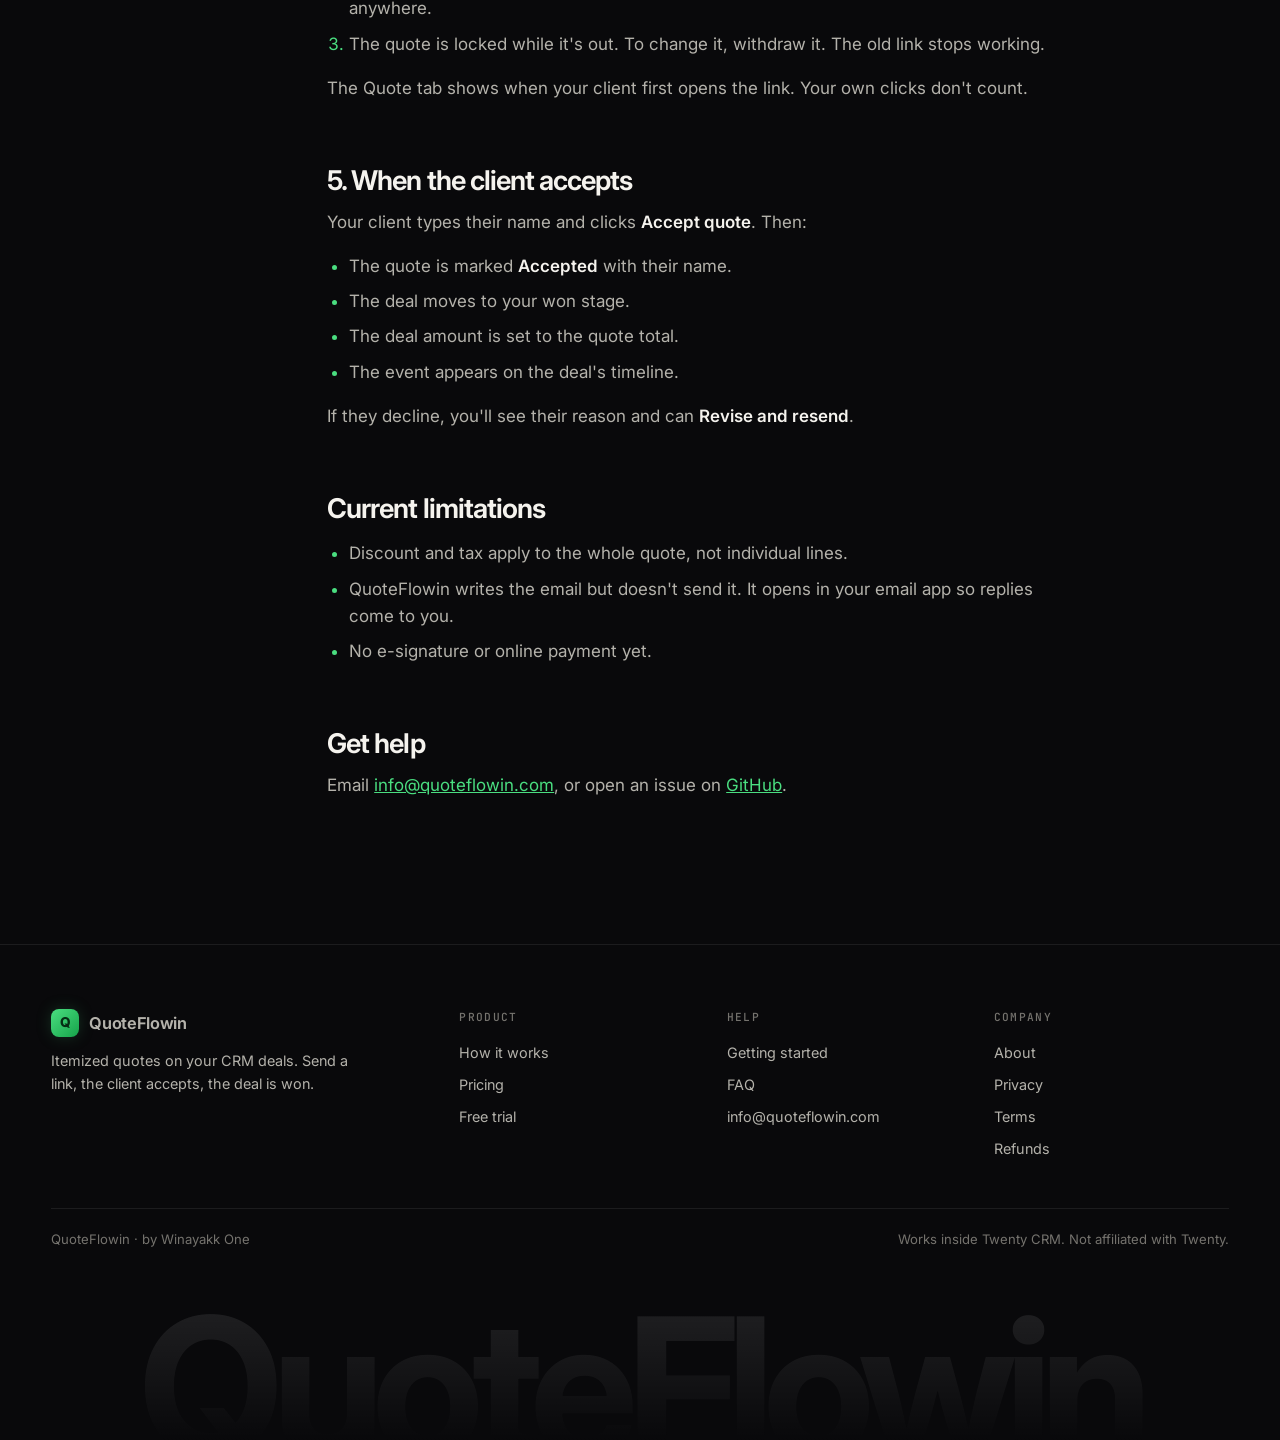
==== commit 06dd2fed: "Add Terms, Privacy and Refund pages and link them in the footer Co-Authored-By: Claude Opus 5.5 <nor" ====
--- a/docs.html
+++ b/docs.html
@@ -12,6 +12,9 @@
   <meta property="og:description" content="Getting started with QuoteFlowin: install it in Twenty and send your first quote.">
   <meta property="og:url" content="https://quoteflowin.com/docs.html">
   <meta name="theme-color" content="#09090b">
+  <link rel="icon" href="favicon.svg" type="image/svg+xml">
+  <link rel="icon" href="favicon-32.png" type="image/png" sizes="32x32">
+  <link rel="apple-touch-icon" href="apple-touch-icon.png">
   <link rel="preconnect" href="https://fonts.googleapis.com">
   <link rel="preconnect" href="https://fonts.gstatic.com" crossorigin>
   <link href="https://fonts.googleapis.com/css2?family=Inter:wght@400;500;600;700&family=Instrument+Serif:ital@1&family=JetBrains+Mono:wght@400;500;600&display=swap" rel="stylesheet">
@@ -138,8 +141,9 @@
         <h4>Company</h4>
         <ul>
           <li><a href="#">About</a></li>
-          <li><a href="#">Privacy</a></li>
-          <li><a href="#">Terms</a></li>
+          <li><a href="privacy.html">Privacy</a></li>
+          <li><a href="terms.html">Terms</a></li>
+          <li><a href="refund.html">Refunds</a></li>
         </ul>
       </div>
     </div>
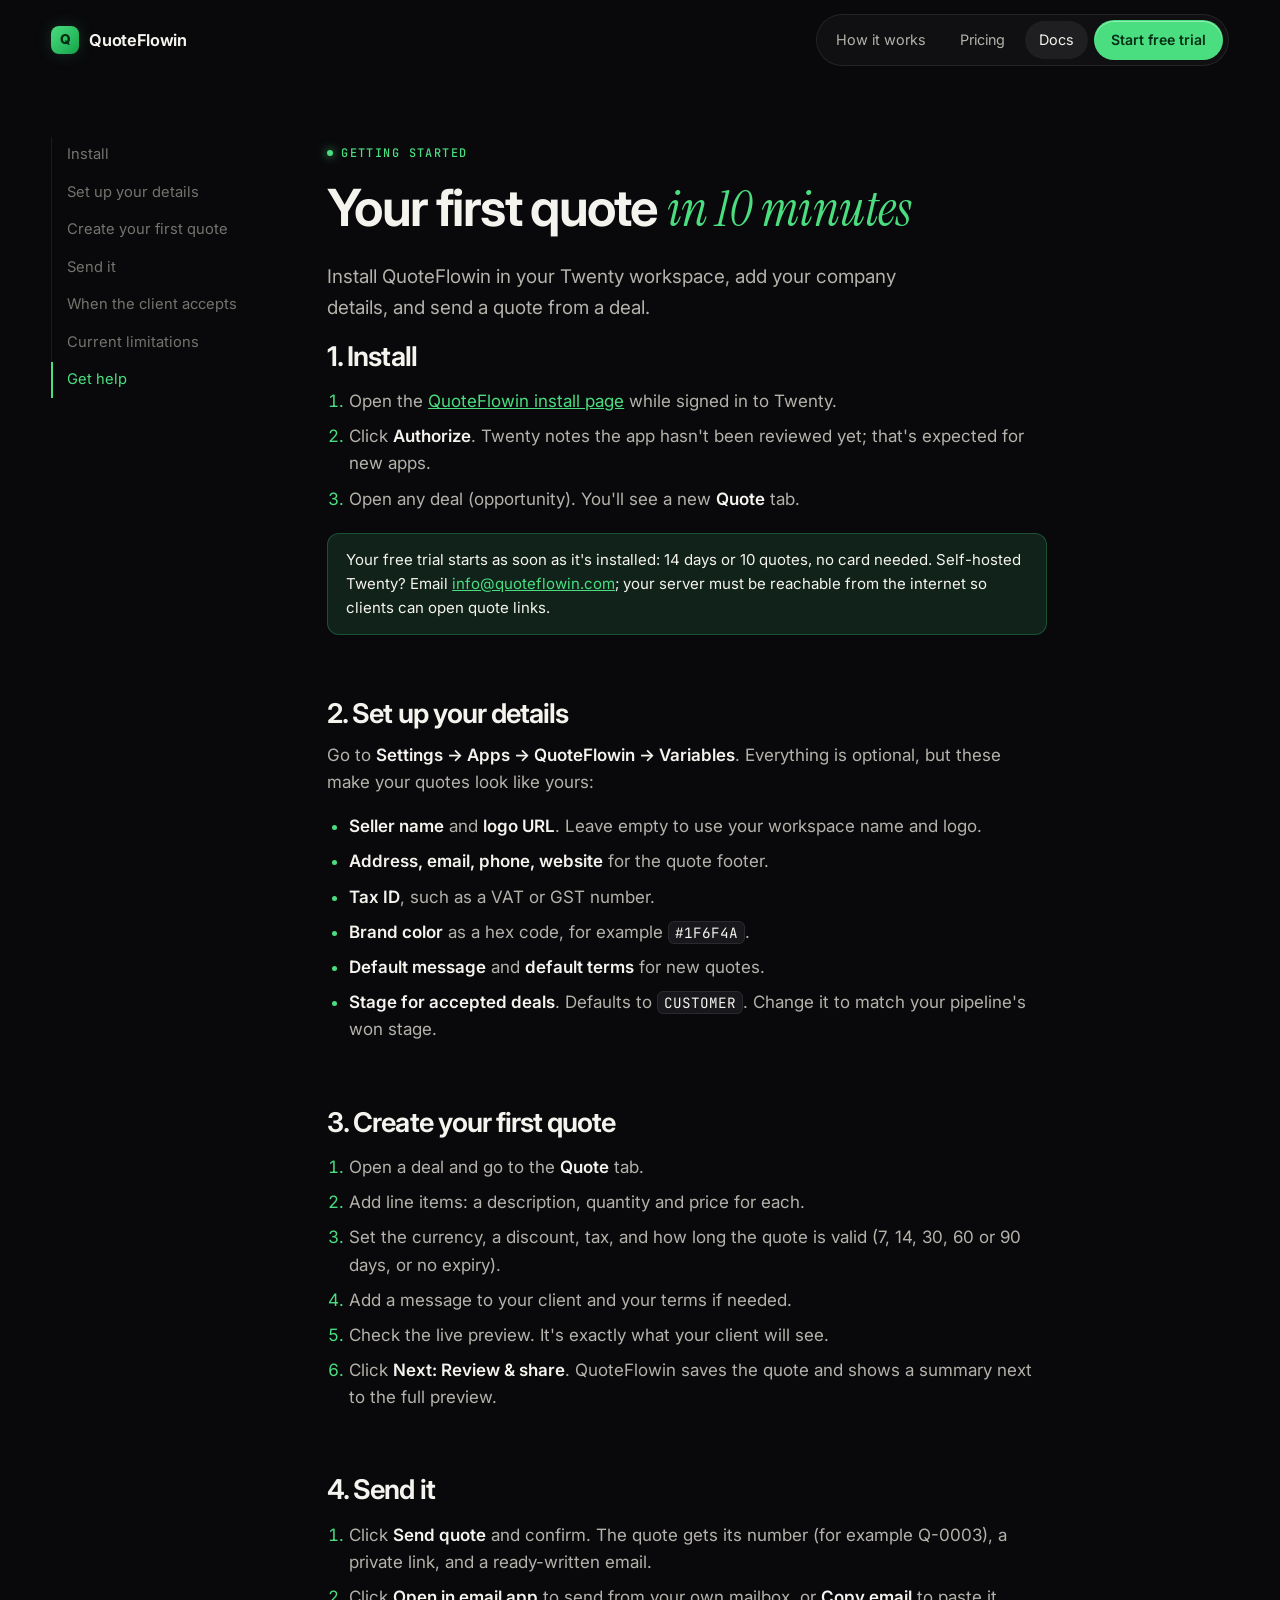
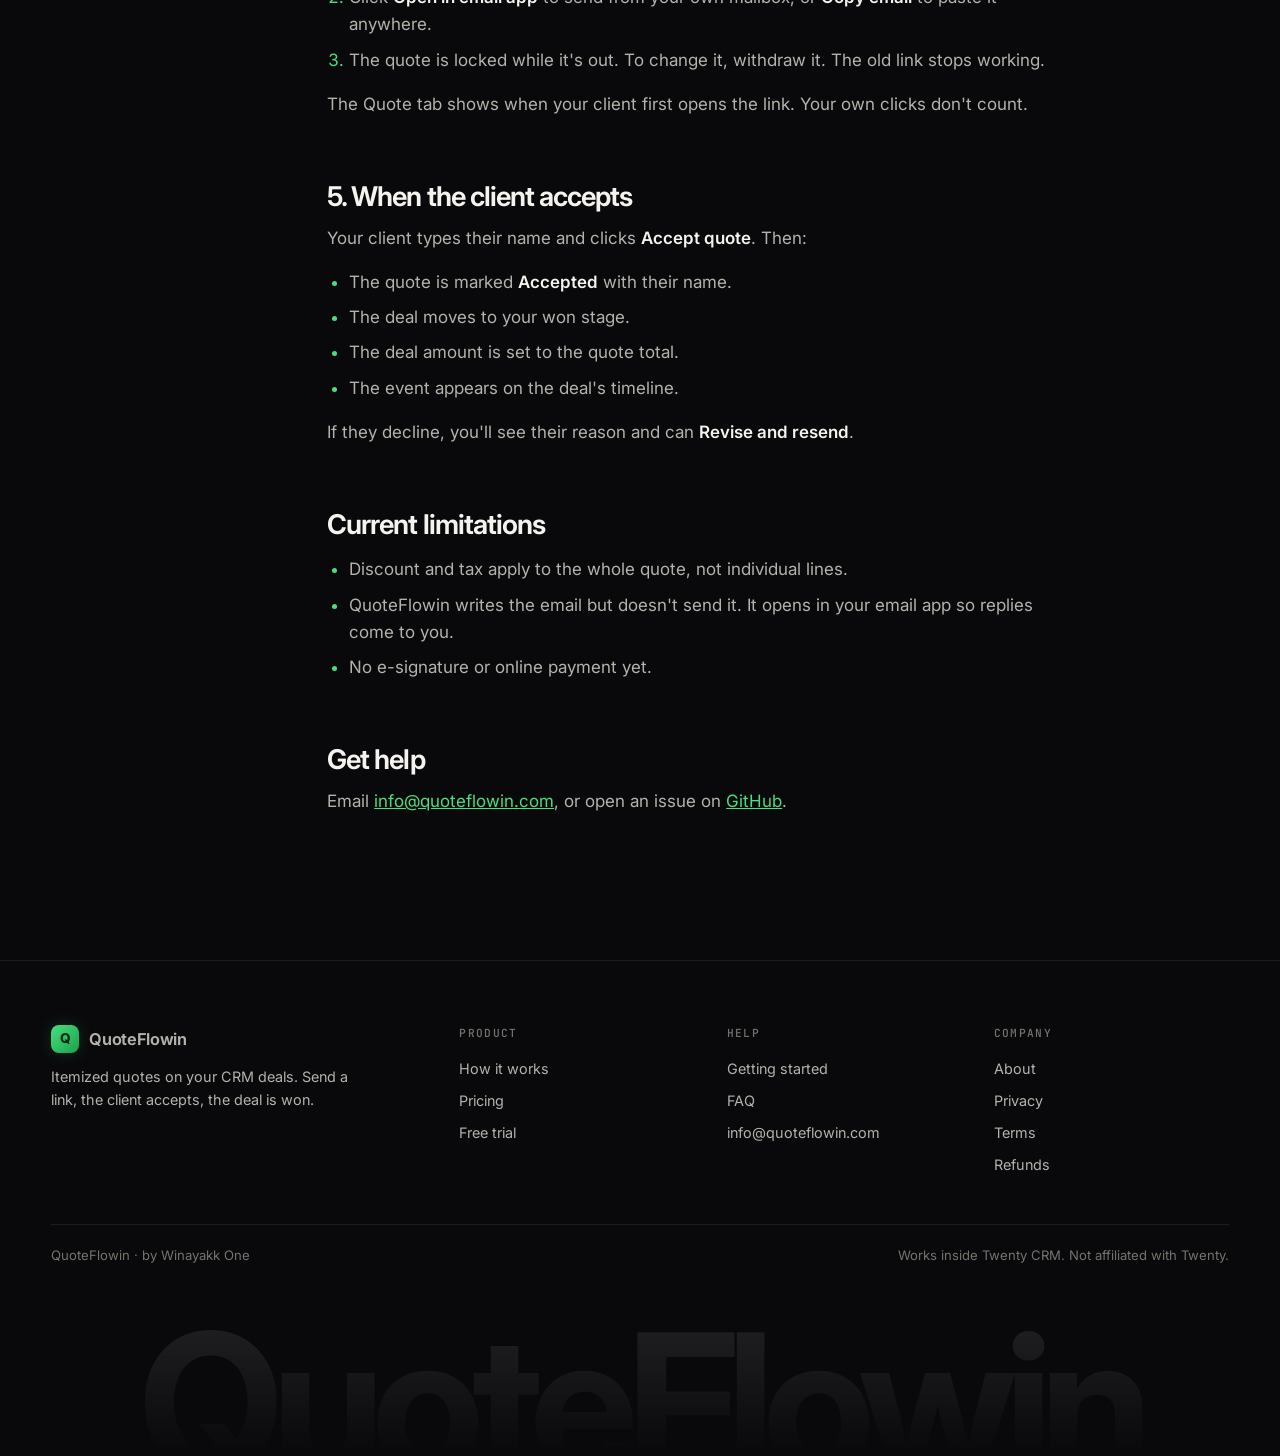
==== commit b529b907: "Send signups to the Twenty install page instead of email Co-Authored-By: Claude Opus 5.5 <noreply@an" ====
--- a/docs.html
+++ b/docs.html
@@ -55,12 +55,11 @@
 
       <h2 id="install">1. Install</h2>
       <ol>
-        <li>Start your <a href="signup.html?plan=trial">free trial</a>.</li>
-        <li>In Twenty, open <strong>Settings → Apps</strong>.</li>
-        <li>Find <strong>QuoteFlowin</strong> and click <strong>Install</strong>.</li>
+        <li>Open the <a href="https://app.twenty.com/settings/applications/available/6fc1a9b8-000e-423a-a356-62a50ae7f81c" target="_blank" rel="noopener">QuoteFlowin install page</a> while signed in to Twenty.</li>
+        <li>Click <strong>Authorize</strong>. Twenty notes the app hasn't been reviewed yet; that's expected for new apps.</li>
         <li>Open any deal (opportunity). You'll see a new <strong>Quote</strong> tab.</li>
       </ol>
-      <div class="note">Self-hosted Twenty? It works the same way. Your server must be reachable from the internet so clients can open quote links.</div>
+      <div class="note">Your free trial starts as soon as it's installed: 14 days or 10 quotes, no card needed. Self-hosted Twenty? Email <a href="mailto:info@quoteflowin.com">info@quoteflowin.com</a>; your server must be reachable from the internet so clients can open quote links.</div>
 
       <h2 id="setup">2. Set up your details</h2>
       <p>Go to <strong>Settings → Apps → QuoteFlowin → Variables</strong>. Everything is optional, but these make your quotes look like yours:</p>
@@ -109,7 +108,7 @@
       </ul>
 
       <h2 id="help">Get help</h2>
-      <p>Email <a href="mailto:info@quoteflowin.com">info@quoteflowin.com</a>, or open an issue on <a href="https://github.com/anudeepkaur3/quoteflow/issues">GitHub</a>.</p>
+      <p>Email <a href="mailto:info@quoteflowin.com">info@quoteflowin.com</a>, or open an issue on <a href="https://github.com/malvyave/quoteflow/issues">GitHub</a>.</p>
     </article>
   </div>
 </main>
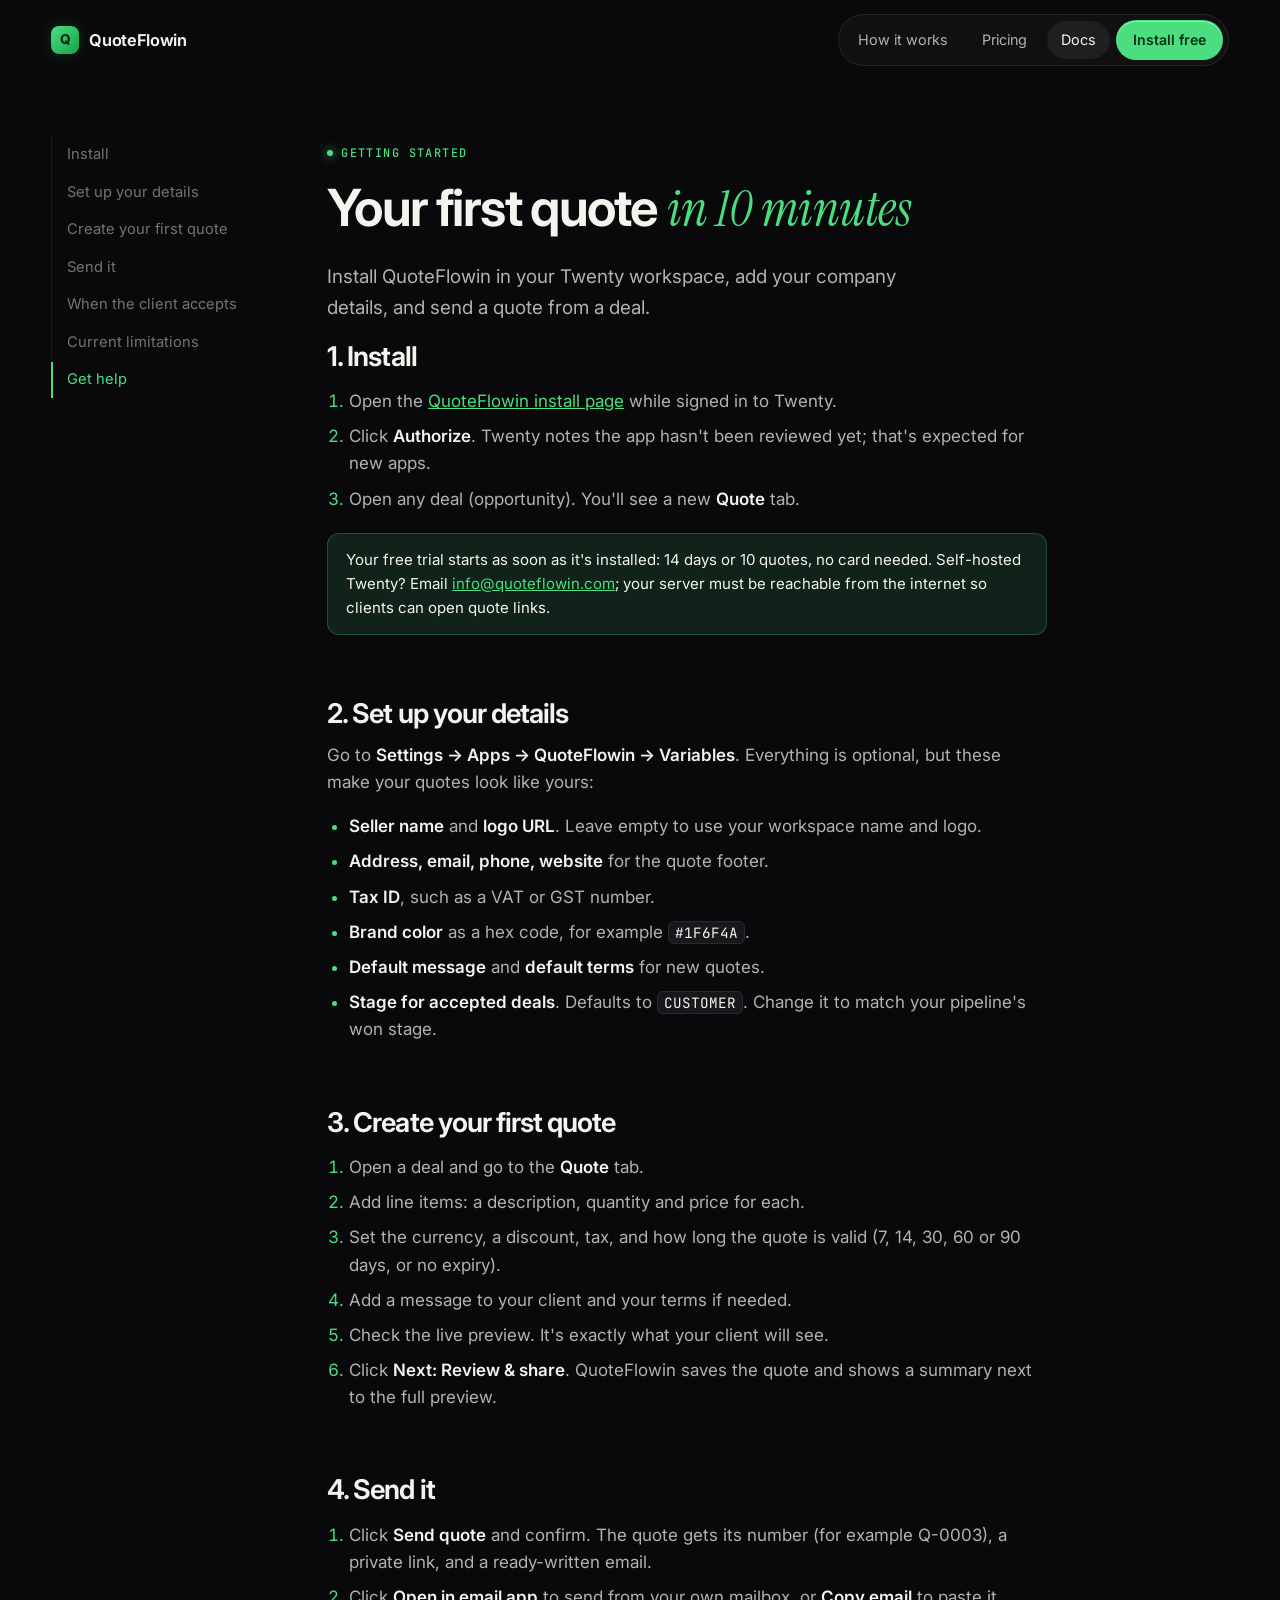
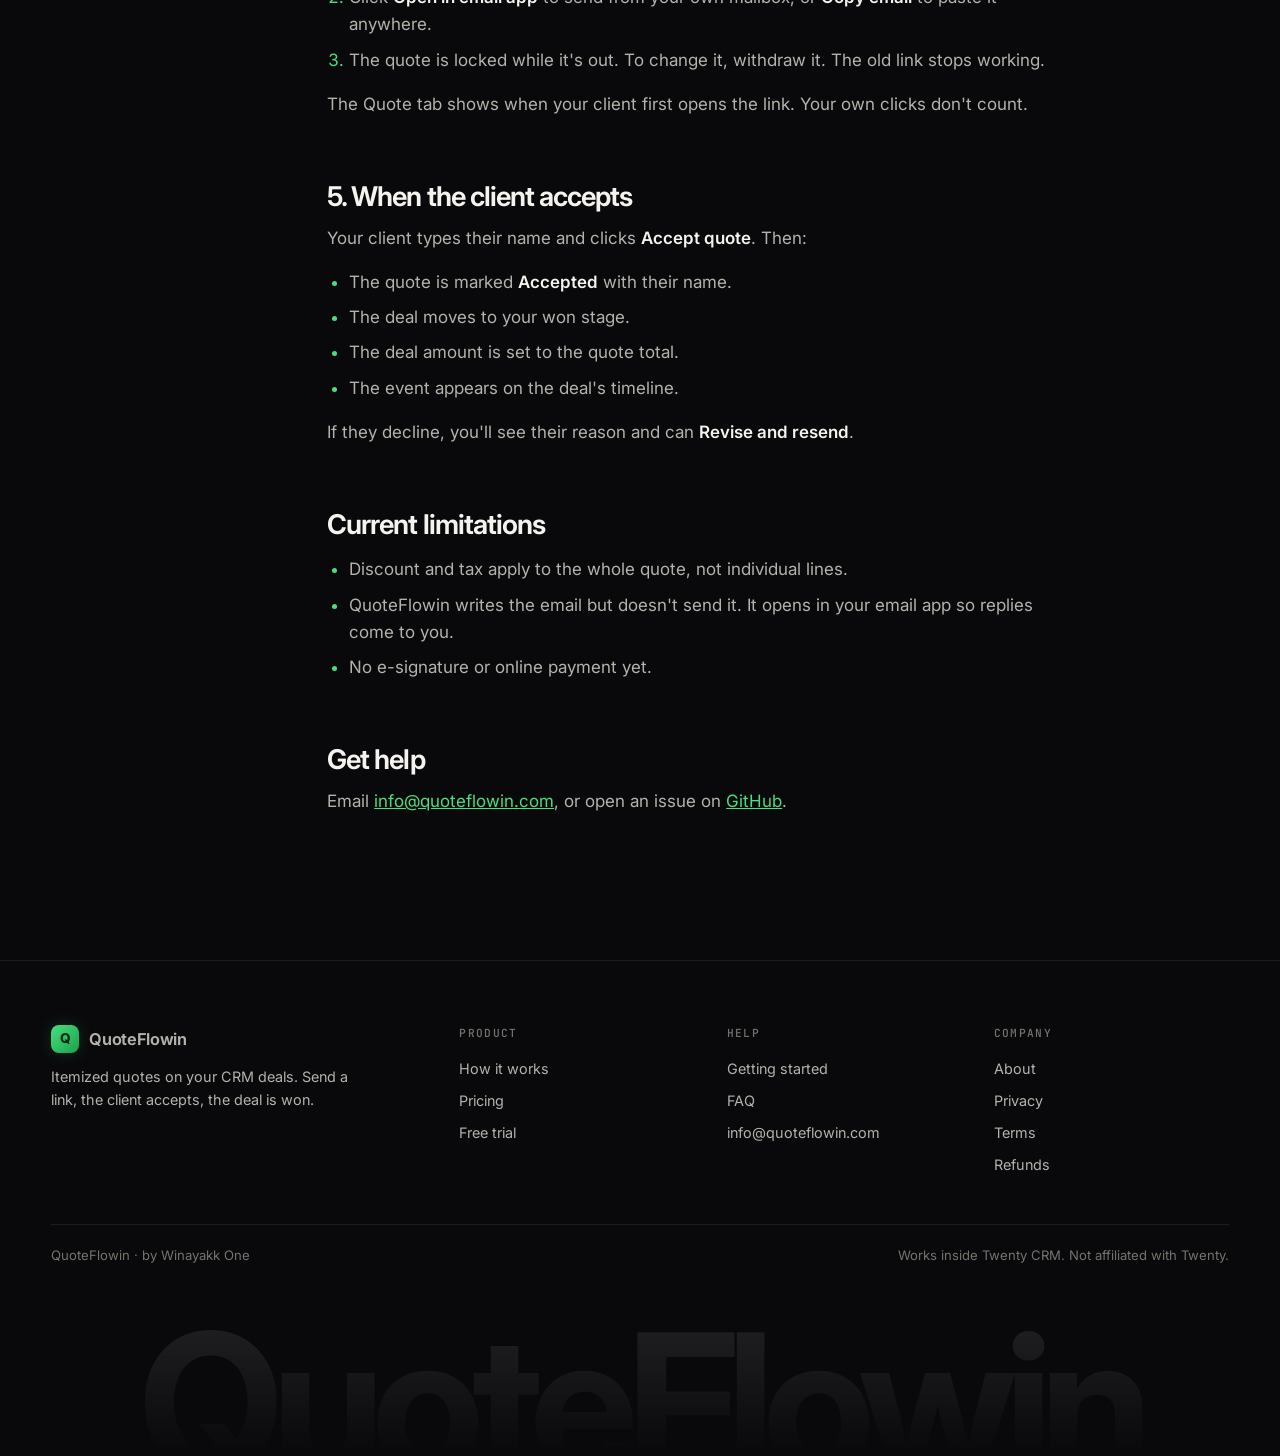
==== commit ea6a193d: "Label every call to action as an install in Twenty Co-Authored-By: Claude Opus 5.5 <noreply@anthropi" ====
--- a/docs.html
+++ b/docs.html
@@ -31,7 +31,7 @@
       <a href="how-it-works.html">How it works</a>
       <a href="pricing.html">Pricing</a>
       <a href="docs.html" aria-current="page">Docs</a>
-      <a class="btn btn-primary btn-sm" href="signup.html?plan=trial">Start free trial</a>
+      <a class="btn btn-primary btn-sm" href="signup.html?plan=trial">Install free</a>
     </nav>
   </div>
 </header>
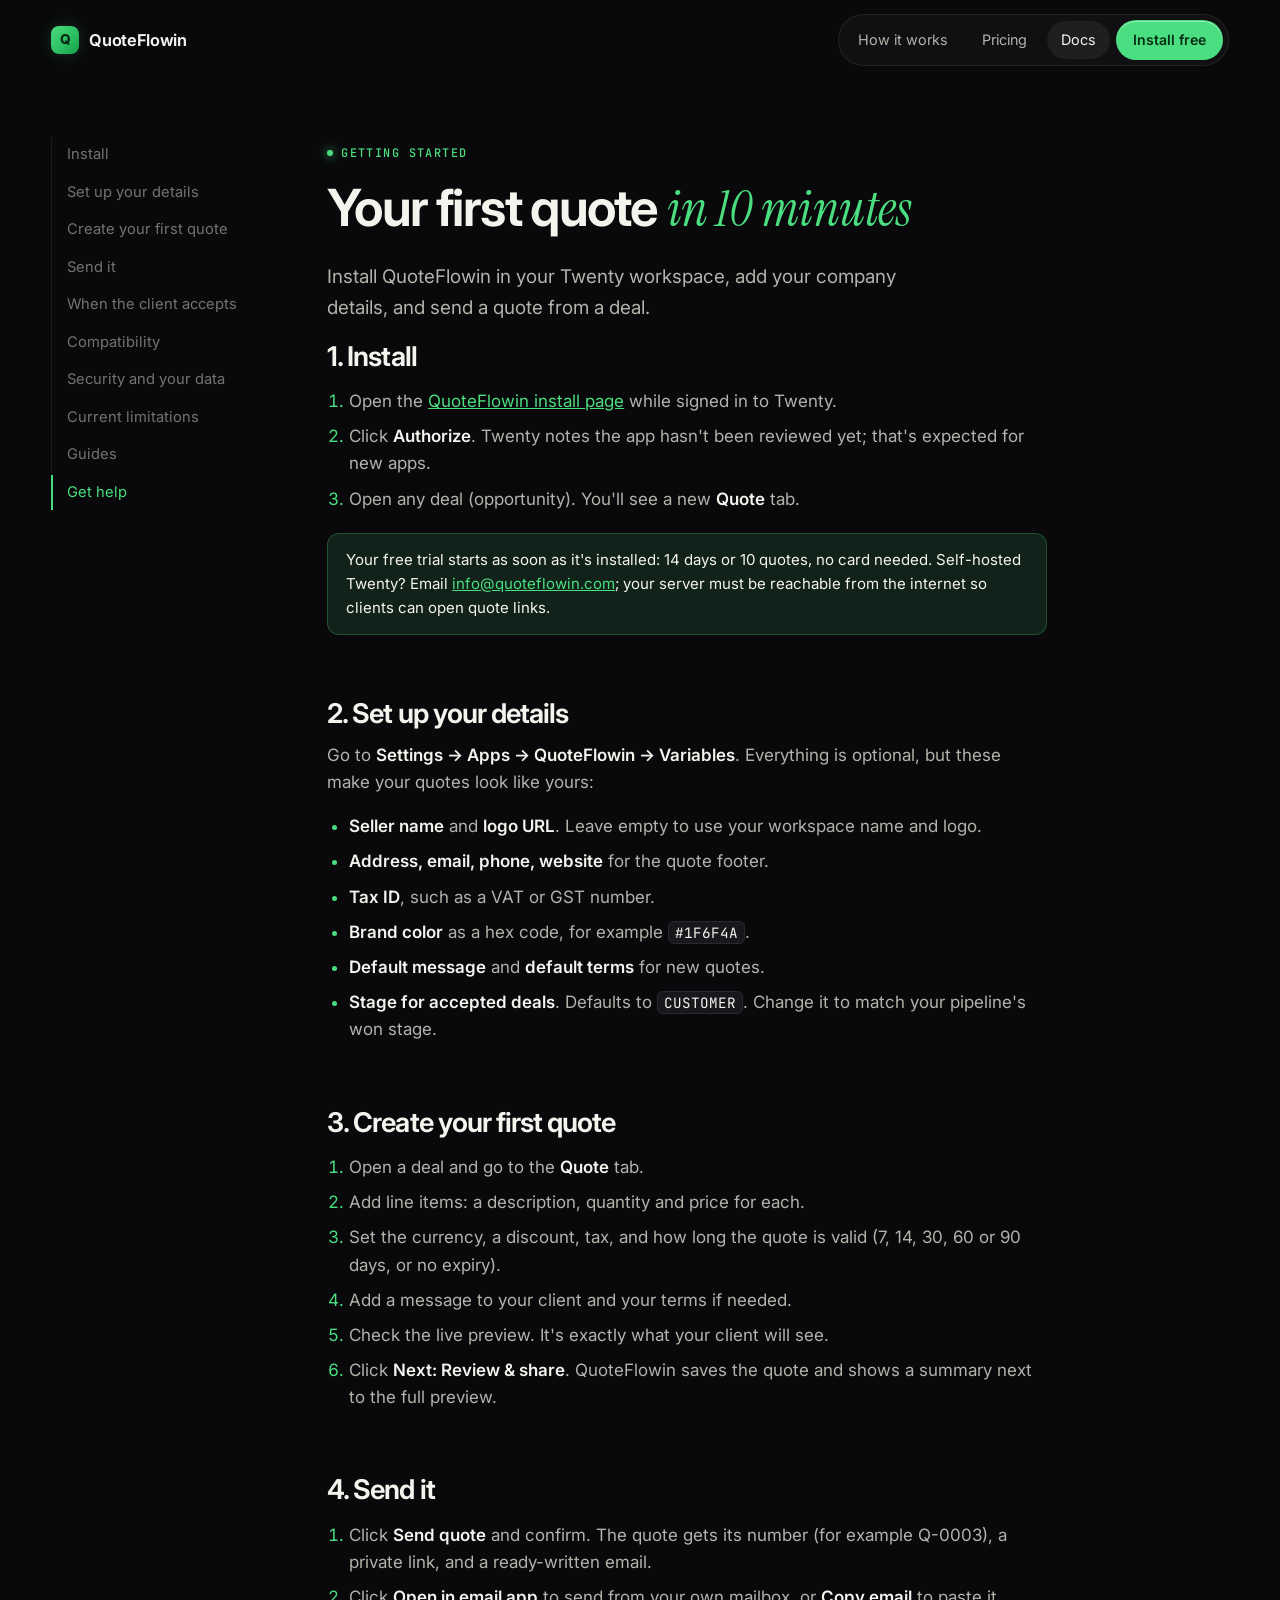
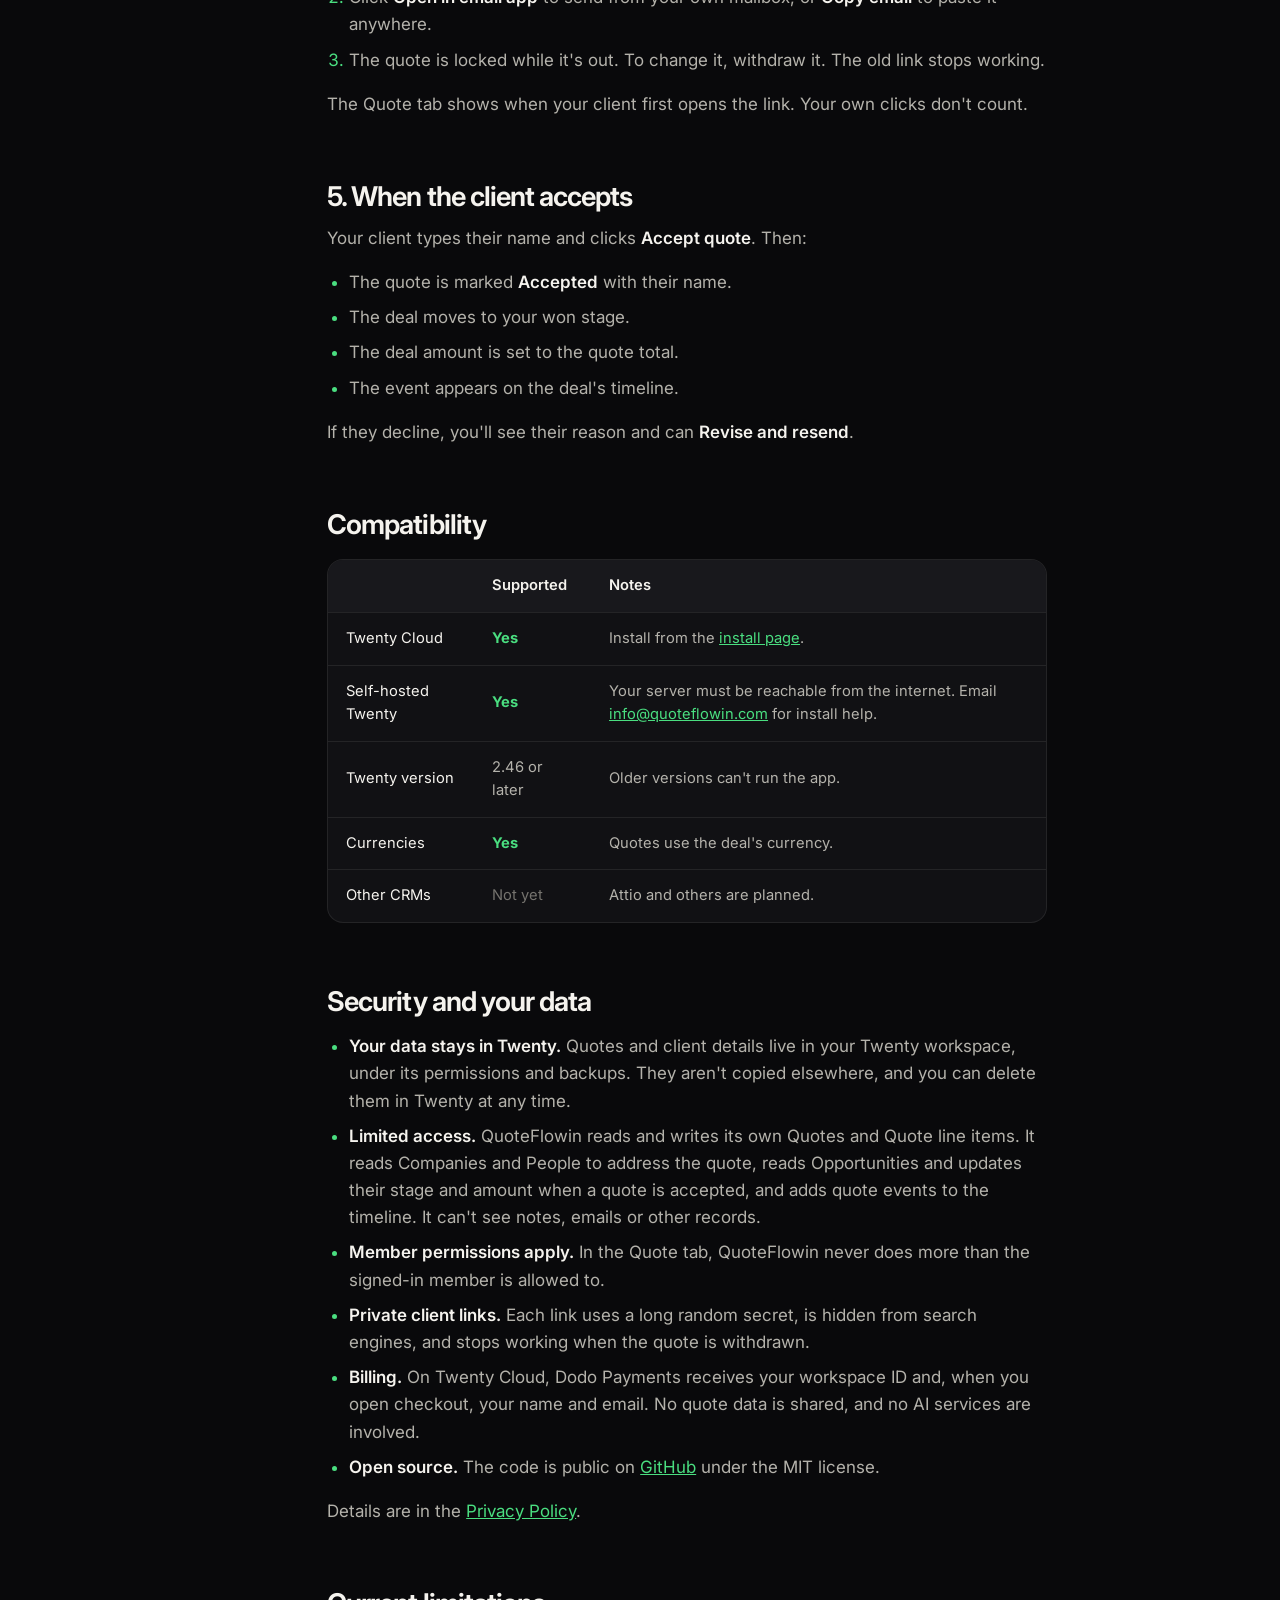
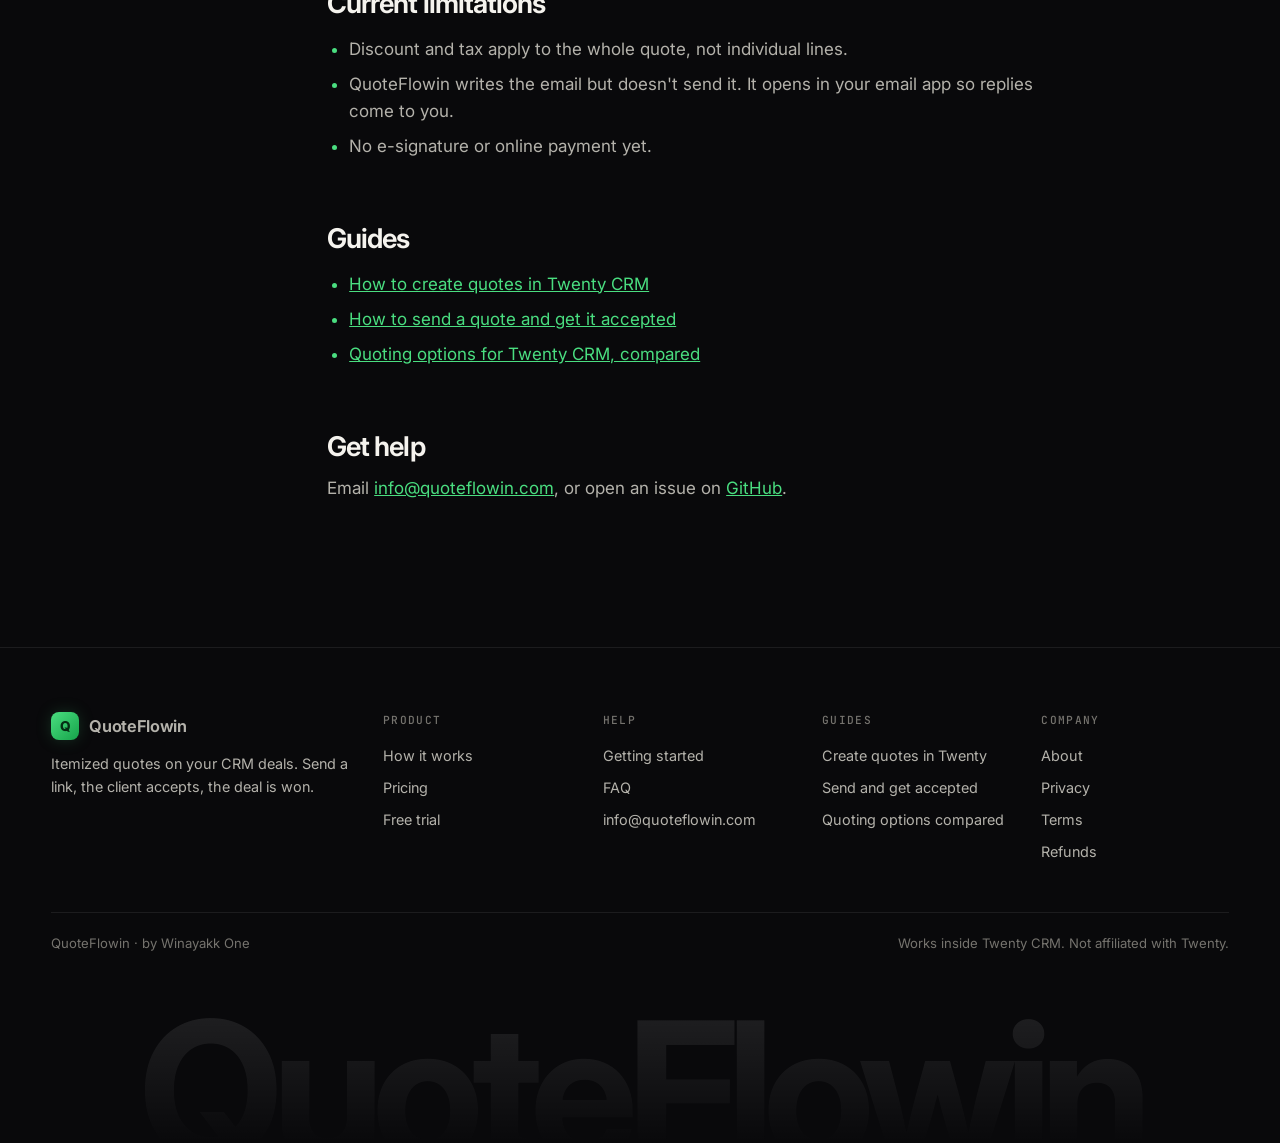
==== commit d5585751: "Add structured data, llms.txt, three Twenty quoting guides, and compatibility and security docs Co-A" ====
--- a/docs.html
+++ b/docs.html
@@ -21,6 +21,38 @@
   <link rel="stylesheet" href="styles.css">
   <script>document.documentElement.classList.add('js')</script>
   <script src="app.js" defer></script>
+  <script type="application/ld+json">
+{
+ "@context": "https://schema.org",
+ "@graph": [
+  {
+   "@type": "Organization",
+   "@id": "https://quoteflowin.com/#org",
+   "name": "QuoteFlowin",
+   "url": "https://quoteflowin.com/",
+   "logo": "https://quoteflowin.com/apple-touch-icon.png",
+   "email": "info@quoteflowin.com",
+   "sameAs": [
+    "https://github.com/malvyave/quoteflow",
+    "https://www.npmjs.com/package/quoteflowin"
+   ]
+  },
+  {
+   "@type": "TechArticle",
+   "headline": "Getting started with QuoteFlowin for Twenty CRM",
+   "description": "Install QuoteFlowin in Twenty, set up your company details, and send your first quote from a deal.",
+   "url": "https://quoteflowin.com/docs.html",
+   "dateModified": "2026-11-13",
+   "about": {
+    "@id": "https://quoteflowin.com/#app"
+   },
+   "publisher": {
+    "@id": "https://quoteflowin.com/#org"
+   }
+  }
+ ]
+}
+  </script>
 </head>
 <body>
 
@@ -44,7 +76,10 @@
       <a href="#first-quote">Create your first quote</a>
       <a href="#send">Send it</a>
       <a href="#accept">When the client accepts</a>
+      <a href="#compatibility">Compatibility</a>
+      <a href="#security">Security and your data</a>
       <a href="#limits">Current limitations</a>
+      <a href="#guides">Guides</a>
       <a href="#help">Get help</a>
     </nav>
 
@@ -100,11 +135,43 @@
       </ul>
       <p>If they decline, you'll see their reason and can <strong>Revise and resend</strong>.</p>
 
+      <h2 id="compatibility">Compatibility</h2>
+      <div class="compare-wrap">
+        <table class="compare">
+          <thead><tr><th></th><th>Supported</th><th>Notes</th></tr></thead>
+          <tbody>
+            <tr><td>Twenty Cloud</td><td class="yes">Yes</td><td>Install from the <a href="signup.html?plan=trial">install page</a>.</td></tr>
+            <tr><td>Self-hosted Twenty</td><td class="yes">Yes</td><td>Your server must be reachable from the internet. Email <a href="mailto:info@quoteflowin.com">info@quoteflowin.com</a> for install help.</td></tr>
+            <tr><td>Twenty version</td><td>2.46 or later</td><td>Older versions can't run the app.</td></tr>
+            <tr><td>Currencies</td><td class="yes">Yes</td><td>Quotes use the deal's currency.</td></tr>
+            <tr><td>Other CRMs</td><td class="no">Not yet</td><td>Attio and others are planned.</td></tr>
+          </tbody>
+        </table>
+      </div>
+
+      <h2 id="security">Security and your data</h2>
+      <ul>
+        <li><strong>Your data stays in Twenty.</strong> Quotes and client details live in your Twenty workspace, under its permissions and backups. They aren't copied elsewhere, and you can delete them in Twenty at any time.</li>
+        <li><strong>Limited access.</strong> QuoteFlowin reads and writes its own Quotes and Quote line items. It reads Companies and People to address the quote, reads Opportunities and updates their stage and amount when a quote is accepted, and adds quote events to the timeline. It can't see notes, emails or other records.</li>
+        <li><strong>Member permissions apply.</strong> In the Quote tab, QuoteFlowin never does more than the signed-in member is allowed to.</li>
+        <li><strong>Private client links.</strong> Each link uses a long random secret, is hidden from search engines, and stops working when the quote is withdrawn.</li>
+        <li><strong>Billing.</strong> On Twenty Cloud, Dodo Payments receives your workspace ID and, when you open checkout, your name and email. No quote data is shared, and no AI services are involved.</li>
+        <li><strong>Open source.</strong> The code is public on <a href="https://github.com/malvyave/quoteflow">GitHub</a> under the MIT license.</li>
+      </ul>
+      <p>Details are in the <a href="privacy.html">Privacy Policy</a>.</p>
+
       <h2 id="limits">Current limitations</h2>
       <ul>
         <li>Discount and tax apply to the whole quote, not individual lines.</li>
         <li>QuoteFlowin writes the email but doesn't send it. It opens in your email app so replies come to you.</li>
         <li>No e-signature or online payment yet.</li>
+      </ul>
+
+      <h2 id="guides">Guides</h2>
+      <ul>
+        <li><a href="twenty-crm-quotes.html">How to create quotes in Twenty CRM</a></li>
+        <li><a href="send-quote-twenty-crm.html">How to send a quote and get it accepted</a></li>
+        <li><a href="twenty-crm-quoting-options.html">Quoting options for Twenty CRM, compared</a></li>
       </ul>
 
       <h2 id="help">Get help</h2>
@@ -134,6 +201,14 @@
           <li><a href="docs.html">Getting started</a></li>
           <li><a href="pricing.html#faq">FAQ</a></li>
           <li><a href="mailto:info@quoteflowin.com">info@quoteflowin.com</a></li>
+        </ul>
+      </div>
+      <div>
+        <h4>Guides</h4>
+        <ul>
+          <li><a href="twenty-crm-quotes.html">Create quotes in Twenty</a></li>
+          <li><a href="send-quote-twenty-crm.html">Send and get accepted</a></li>
+          <li><a href="twenty-crm-quoting-options.html">Quoting options compared</a></li>
         </ul>
       </div>
       <div>
--- a/styles.css
+++ b/styles.css
@@ -141,6 +141,7 @@
 }
 .chip b { font-weight: 600; color: var(--accent-ink); background: var(--accent); padding: 2px 9px; border-radius: 999px; font-size: 0.75rem; }
 .chip .chip-hl { color: var(--accent); font-weight: 600; text-shadow: 0 0 14px rgba(74,222,128,0.45); }
+.lead .lead-hl { color: var(--ink); font-weight: 600; }
 .final .cta-row { justify-content: center; }
 .word { display: inline-block; }
 .js .hero .word { opacity: 0; transform: translateY(0.4em); filter: blur(8px); animation: word-in .8s cubic-bezier(.2,.7,.2,1) forwards; animation-delay: calc(var(--i) * 70ms + 100ms); }
@@ -412,6 +413,13 @@
 .docs-body li::marker { color: var(--accent); }
 .docs-body strong { color: var(--ink); font-weight: 600; }
 .docs-body code { font-family: var(--mono); font-size: 0.84em; background: var(--bg-3); border: 1px solid var(--line); padding: 1px 6px; border-radius: 6px; color: var(--ink); }
+.docs-body .compare-wrap { margin-top: 20px; }
+.docs-body .compare { min-width: 560px; }
+.docs-body .compare th, .docs-body .compare td { text-align: left; }
+.docs-body h3 { margin-top: 32px; font-size: 1.2rem; }
+.guide-cta { margin-top: 56px; padding: 28px; border: 1px solid var(--line); border-radius: var(--radius); background: var(--bg-2); }
+.guide-cta h2 { margin-top: 0 !important; font-size: 1.4rem; }
+.guide-cta .cta-row { margin-top: 16px; }
 .note { border: 1px solid rgba(74,222,128,0.25); background: var(--accent-soft); padding: 14px 18px; border-radius: 12px; color: var(--ink); font-size: 0.94rem; margin: 20px 0; }
 
 /* Page header */
@@ -419,7 +427,7 @@
 
 /* Footer */
 .site-footer { border-top: 1px solid var(--line); padding: 64px 0 0; margin-top: 40px; font-size: 0.9rem; overflow: hidden; }
-.footer-grid { display: grid; grid-template-columns: 1.6fr repeat(3, minmax(0,1fr)); gap: 32px; }
+.footer-grid { display: grid; grid-template-columns: 1.6fr repeat(4, minmax(0,1fr)); gap: 32px; }
 @media (max-width: 760px) { .footer-grid { grid-template-columns: 1fr 1fr; } }
 .site-footer h4 { font-family: var(--mono); font-size: 0.7rem; font-weight: 500; text-transform: uppercase; letter-spacing: 0.12em; color: var(--ink-3); margin: 0 0 14px; }
 .site-footer ul { list-style: none; padding: 0; margin: 0; display: grid; gap: 9px; }
